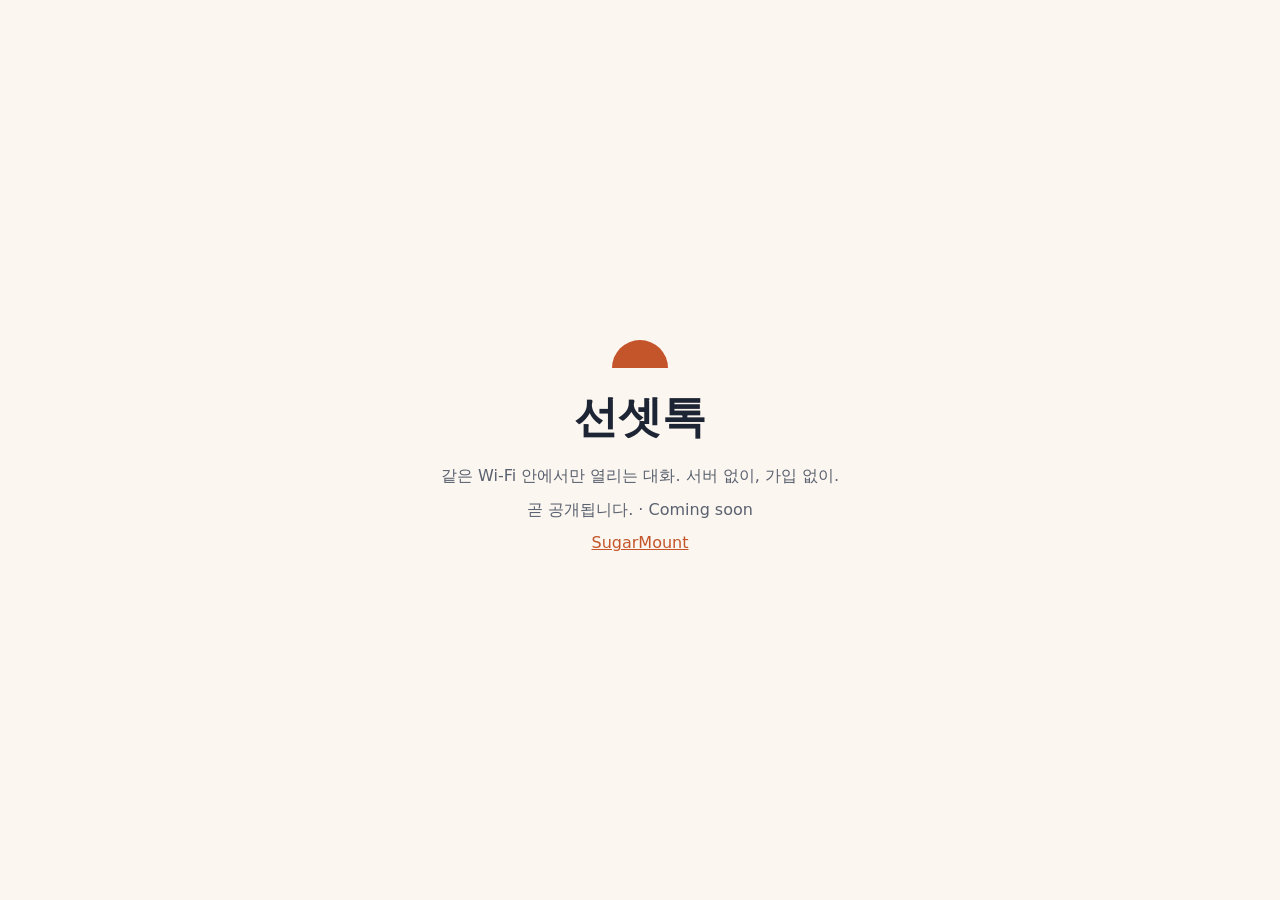
==== index.html @ d2a4b4e3 "chore: 자리 표시 페이지 + CNAME Co-Authored-By: Claude Opus 5.5 <noreply@anthropic.com>" ====
<!doctype html>
<html lang="ko">
<head>
<meta charset="utf-8">
<meta name="viewport" content="width=device-width, initial-scale=1">
<title>선셋톡 · Sunset Talk</title>
<meta name="description" content="같은 Wi-Fi 안에서만 열리는 대화. 서버 없이, 가입 없이. 곧 공개됩니다.">
<meta name="robots" content="noindex">
<style>
:root{--bg:#14213d;--fg:#f6efe6;--muted:#c9c0b5;--accent:#f28c5a}
@media (prefers-color-scheme: light){:root{--bg:#fbf6ef;--fg:#1d2433;--muted:#5a6170;--accent:#c4552a}}
html,body{margin:0;height:100%;background:var(--bg);color:var(--fg);font-family:system-ui,-apple-system,"Apple SD Gothic Neo","Malgun Gothic",sans-serif}
main{min-height:100%;display:flex;flex-direction:column;align-items:center;justify-content:center;padding:24px 16px;text-align:center;box-sizing:border-box}
h1{font-size:clamp(28px,6vw,44px);margin:0 0 12px}
p{color:var(--muted);margin:4px 0;line-height:1.6}
.dot{width:56px;height:28px;border-radius:56px 56px 0 0;background:var(--accent);margin:0 auto 20px}
a{color:var(--accent)}
</style>
</head>
<body>
<main>
<div class="dot" aria-hidden="true"></div>
<h1>선셋톡</h1>
<p>같은 Wi-Fi 안에서만 열리는 대화. 서버 없이, 가입 없이.</p>
<p>곧 공개됩니다. · Coming soon</p>
<p><a href="https://sugarmount21.com/">SugarMount</a></p>
</main>
</body>
</html>
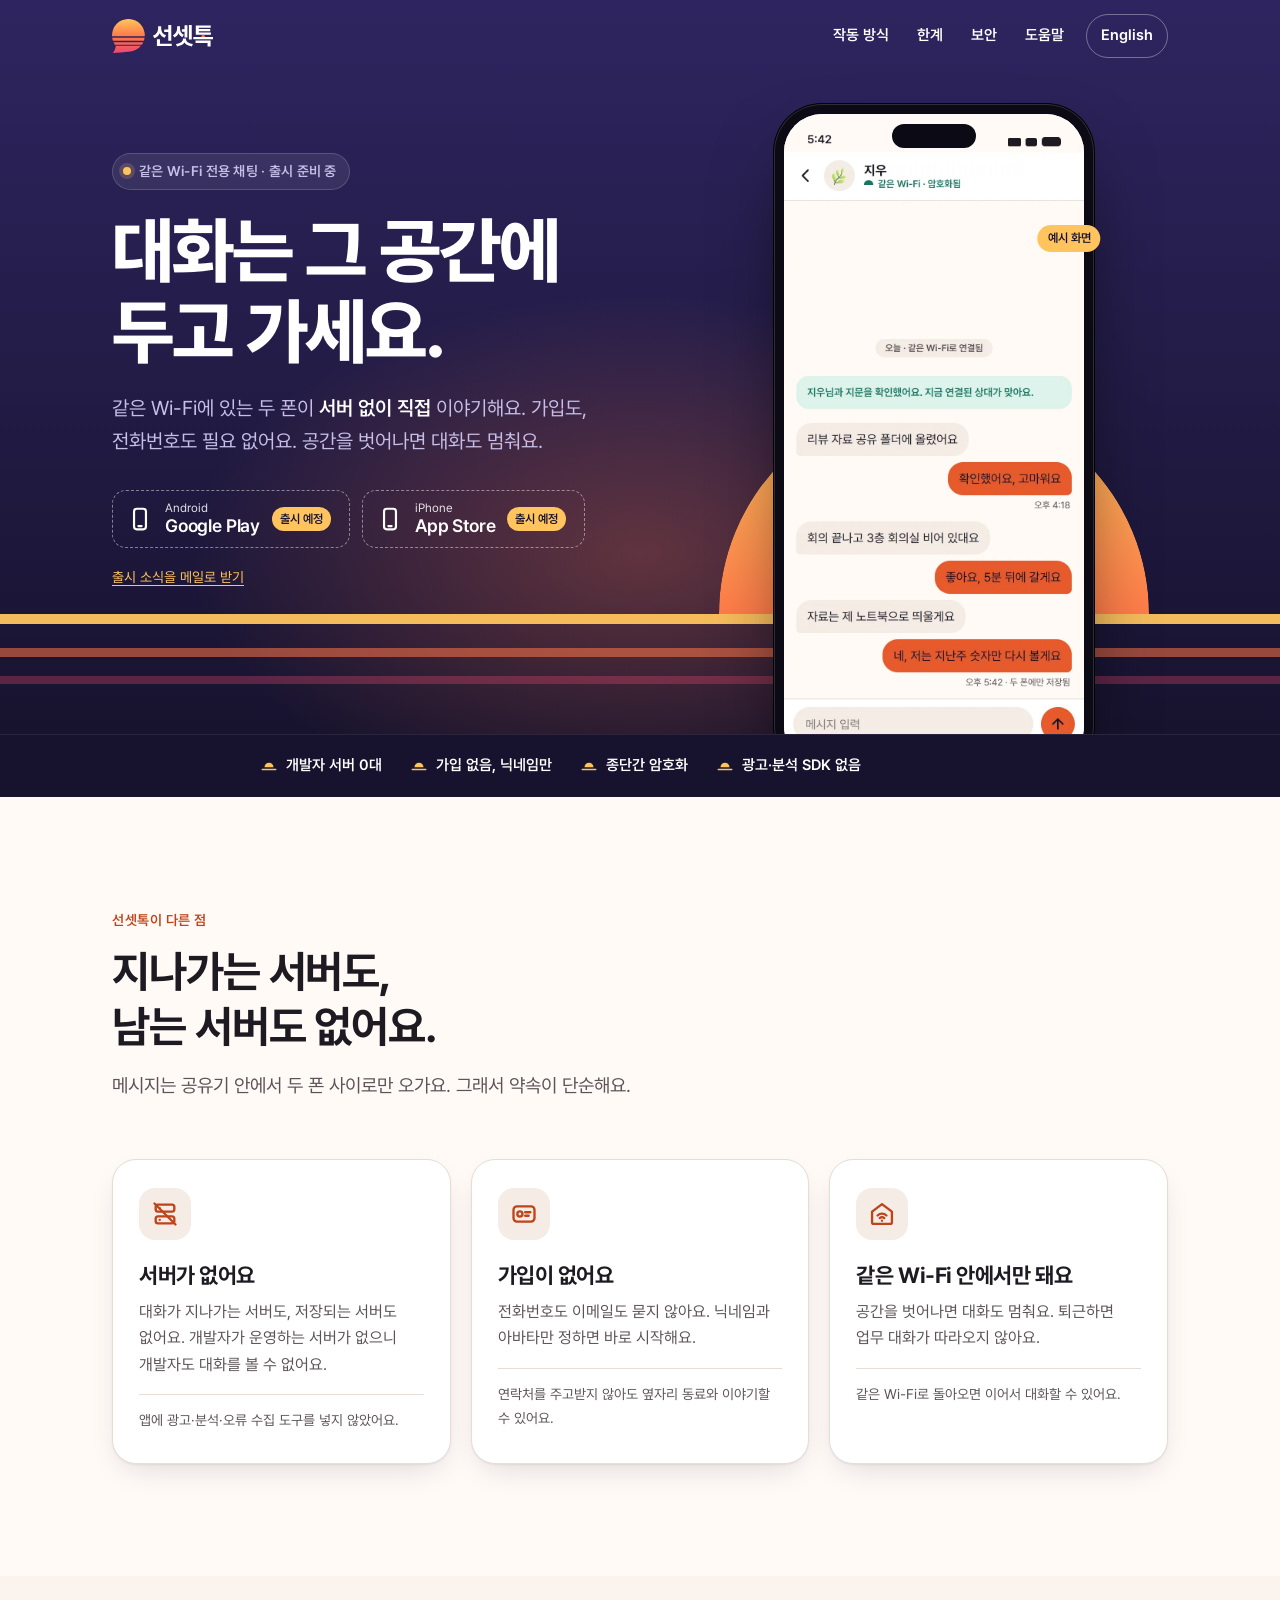
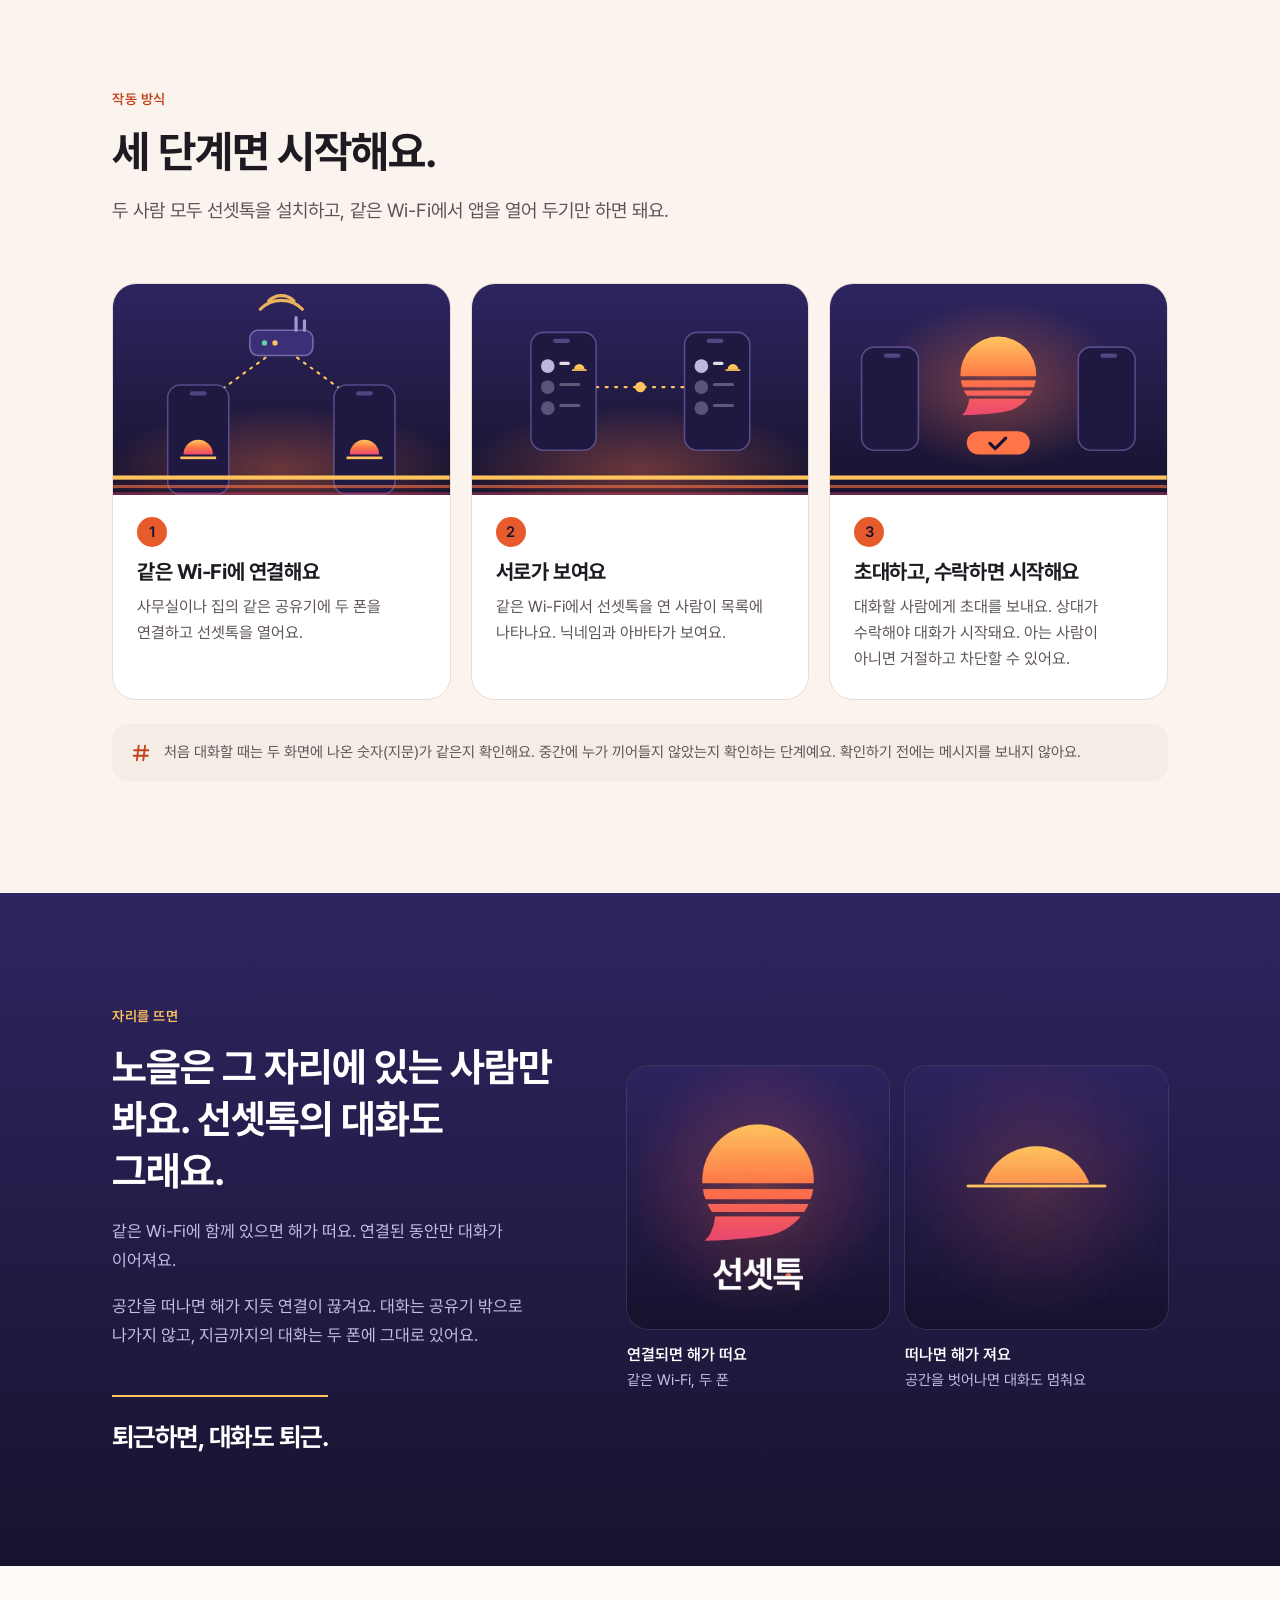
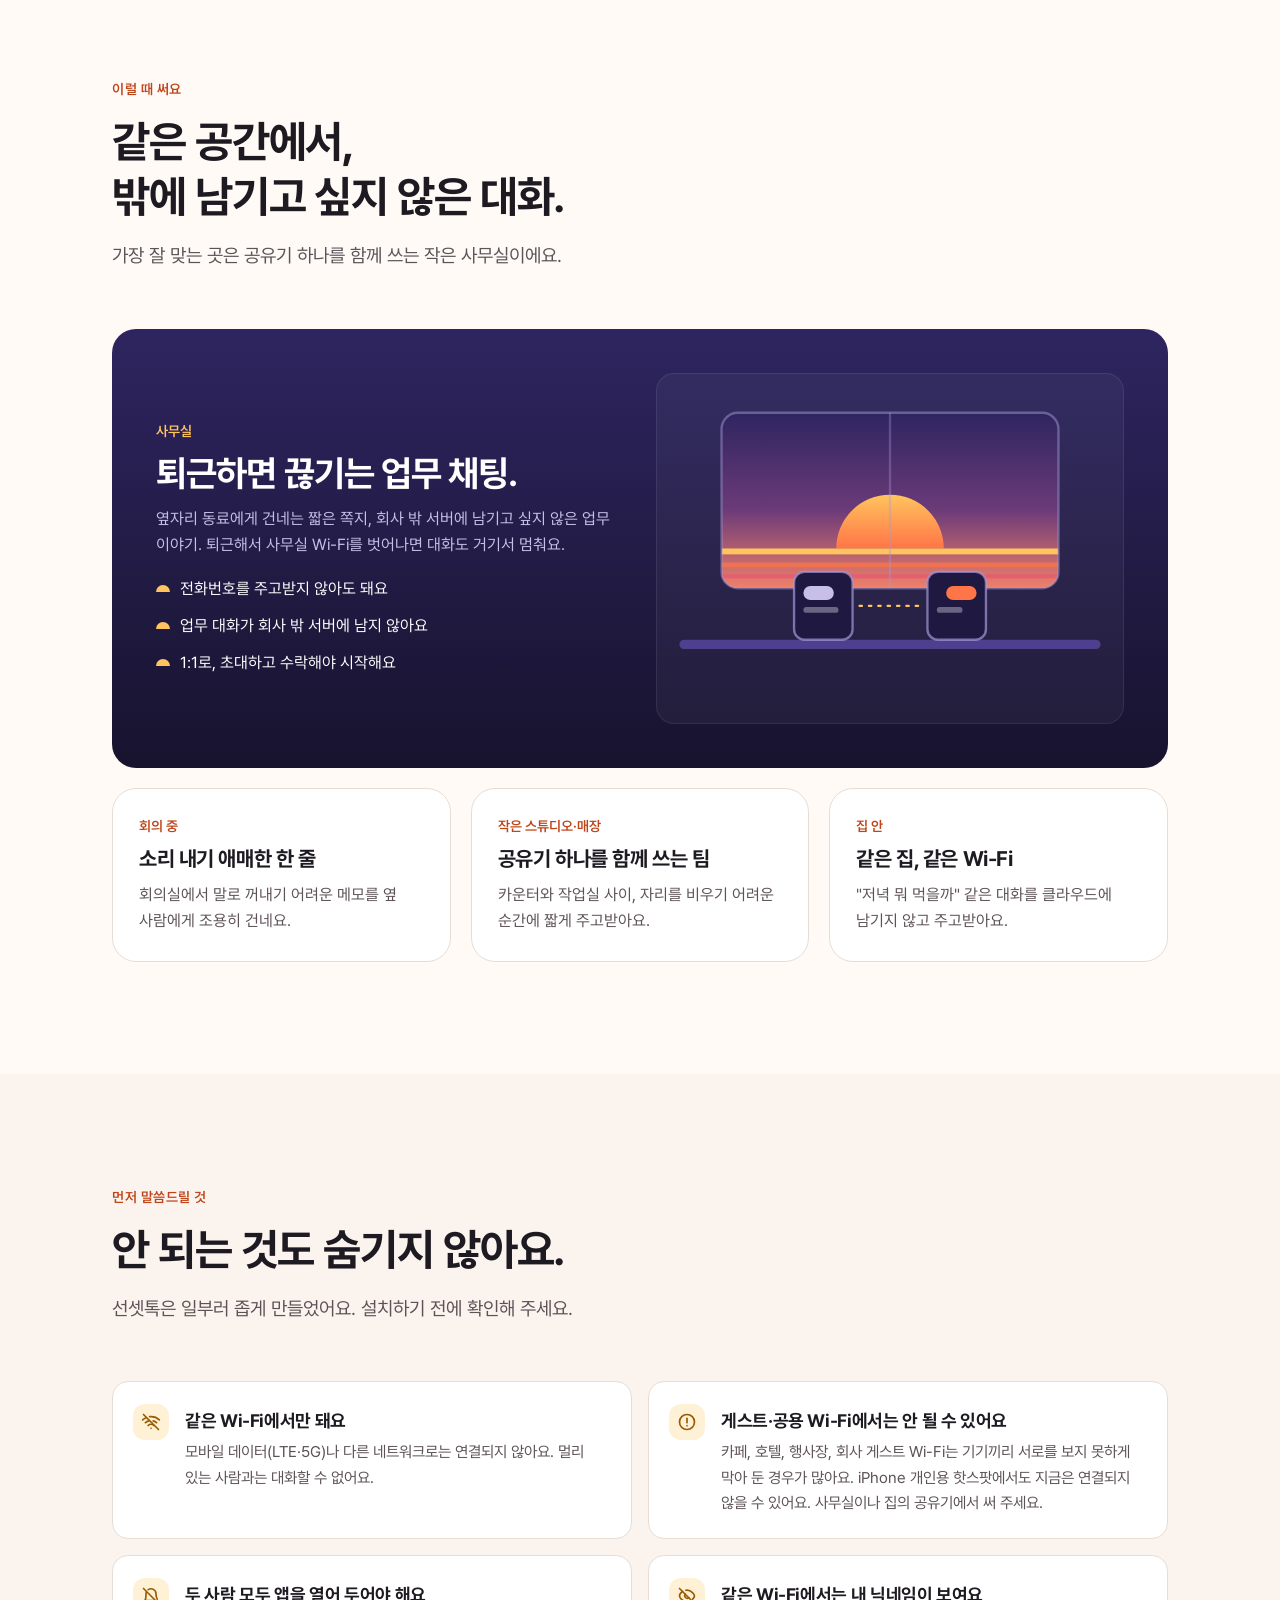
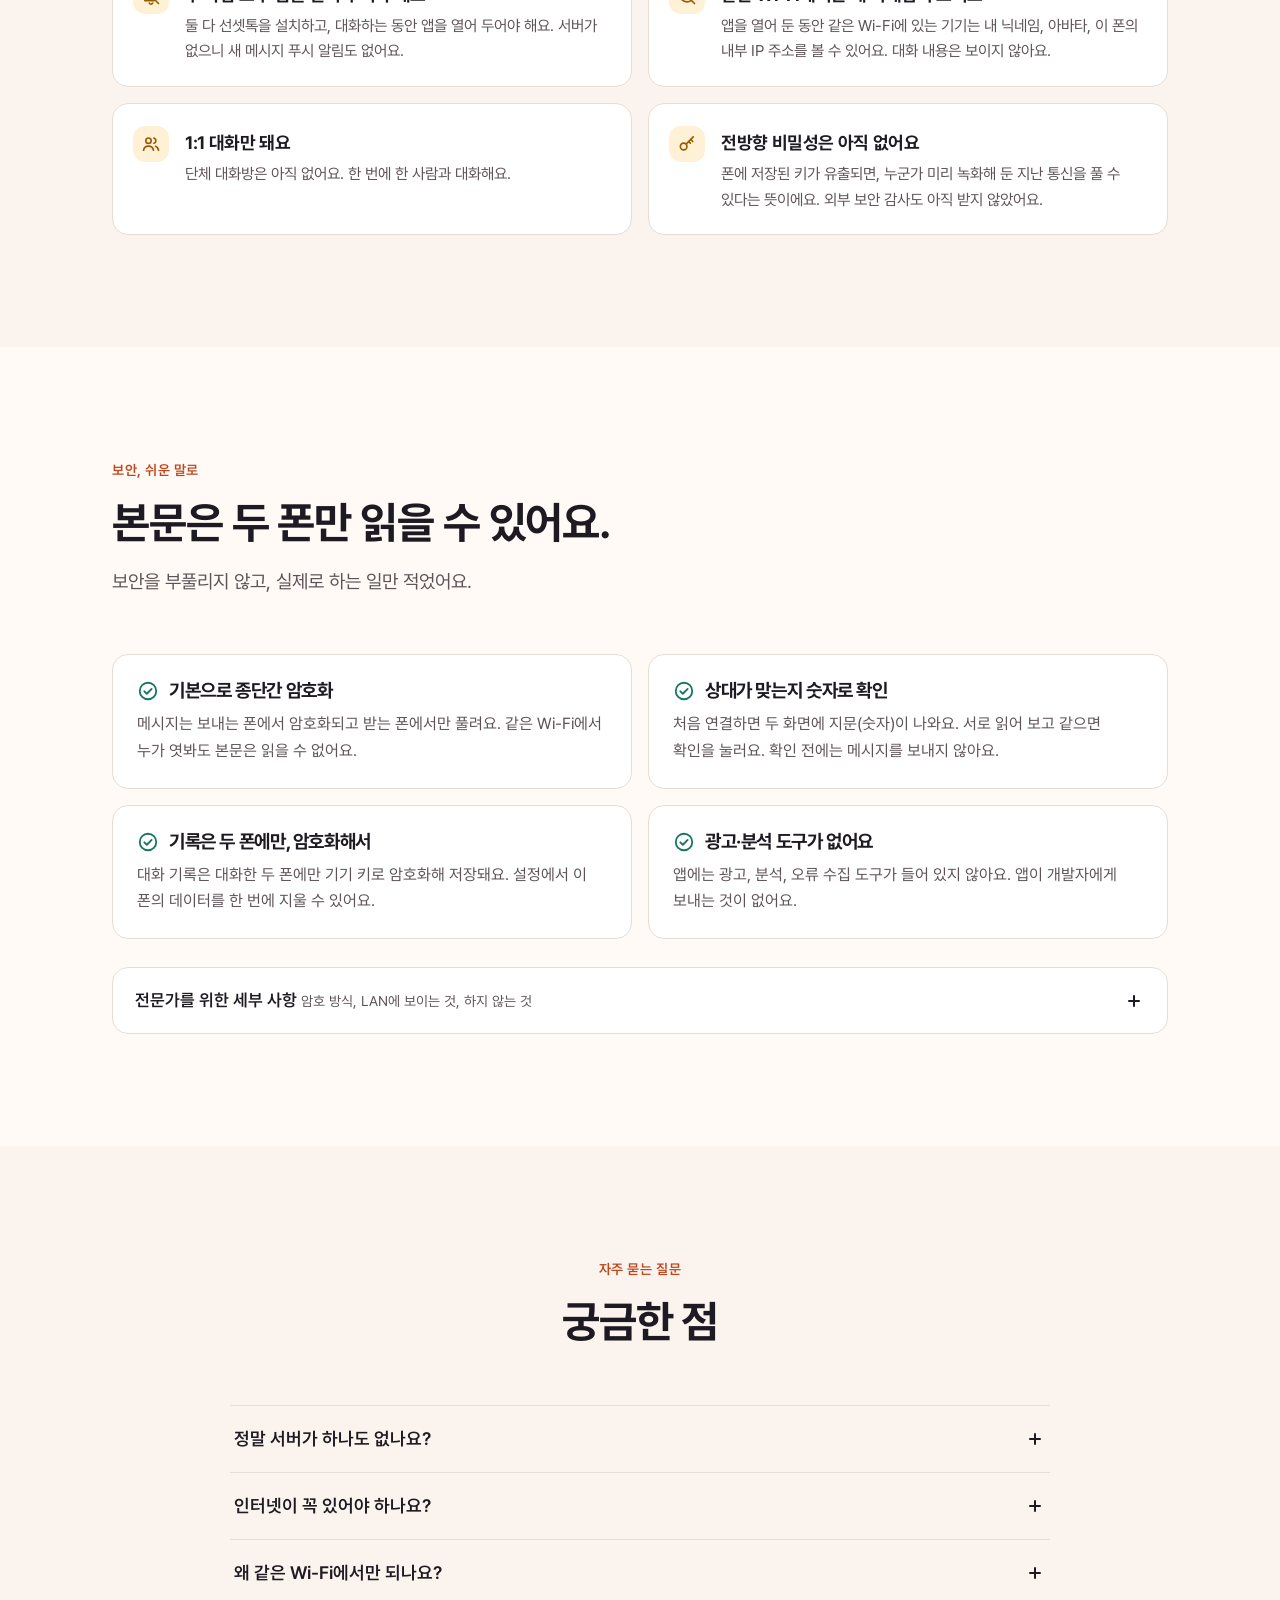
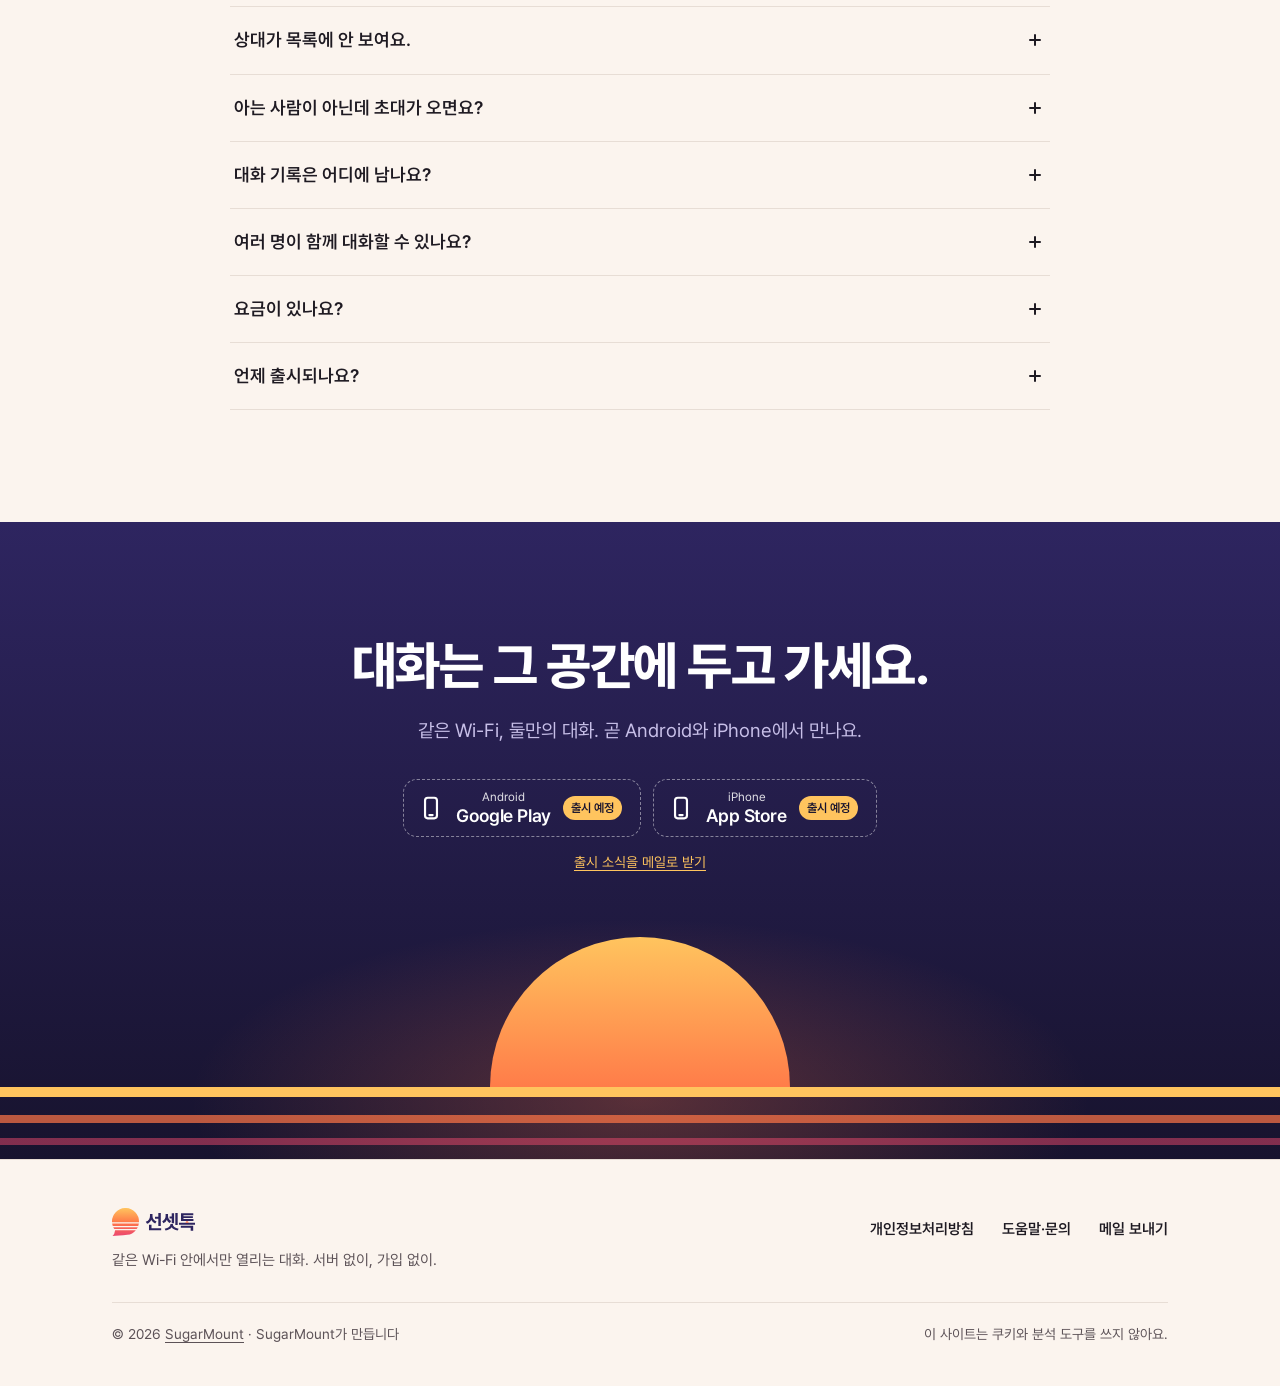
==== commit b3f88b03: "feat: 선셋톡 랜딩 — ko/en 랜딩·개인정보처리방침(초안)·도움말, 글꼴 서브셋, OG, UTM 전달, 출시 전 noindex Co-Authored-By: Claude Op" ====
--- a/index.html
+++ b/index.html
@@ -1,29 +1,310 @@
 <!doctype html>
+<!-- generated by tools/build.py from src/ko/index.html and site.json: edit those, not this file -->
 <html lang="ko">
 <head>
 <meta charset="utf-8">
-<meta name="viewport" content="width=device-width, initial-scale=1">
-<title>선셋톡 · Sunset Talk</title>
-<meta name="description" content="같은 Wi-Fi 안에서만 열리는 대화. 서버 없이, 가입 없이. 곧 공개됩니다.">
+<meta name="viewport" content="width=device-width, initial-scale=1, viewport-fit=cover">
+<title>선셋톡 — 같은 Wi-Fi, 둘만의 대화</title>
+<meta name="description" content="같은 Wi-Fi에 있는 두 폰이 서버 없이 직접 이야기하는 채팅 앱. 가입도 전화번호도 없이 닉네임만으로 시작하고, 종단간 암호화된 대화는 두 폰에만 남아요.">
 <meta name="robots" content="noindex">
-<style>
-:root{--bg:#14213d;--fg:#f6efe6;--muted:#c9c0b5;--accent:#f28c5a}
-@media (prefers-color-scheme: light){:root{--bg:#fbf6ef;--fg:#1d2433;--muted:#5a6170;--accent:#c4552a}}
-html,body{margin:0;height:100%;background:var(--bg);color:var(--fg);font-family:system-ui,-apple-system,"Apple SD Gothic Neo","Malgun Gothic",sans-serif}
-main{min-height:100%;display:flex;flex-direction:column;align-items:center;justify-content:center;padding:24px 16px;text-align:center;box-sizing:border-box}
-h1{font-size:clamp(28px,6vw,44px);margin:0 0 12px}
-p{color:var(--muted);margin:4px 0;line-height:1.6}
-.dot{width:56px;height:28px;border-radius:56px 56px 0 0;background:var(--accent);margin:0 auto 20px}
-a{color:var(--accent)}
-</style>
+<link rel="canonical" href="https://sunset.sugarmount21.com/">
+<link rel="alternate" hreflang="ko" href="https://sunset.sugarmount21.com/">
+<link rel="alternate" hreflang="en" href="https://sunset.sugarmount21.com/en/">
+<link rel="alternate" hreflang="x-default" href="https://sunset.sugarmount21.com/">
+<meta name="color-scheme" content="light dark">
+<meta name="theme-color" content="#2E2560">
+<link rel="icon" href="/favicon.ico" sizes="48x48">
+<link rel="icon" href="/favicon.svg" type="image/svg+xml">
+<link rel="apple-touch-icon" href="/assets/icons/apple-touch-icon.png">
+<link rel="manifest" href="/site.webmanifest">
+<link rel="preload" href="/assets/fonts/st-800-ko-a.917cc20a.woff2" as="font" type="font/woff2" crossorigin>
+<link rel="stylesheet" href="/assets/app.css?v=ed4897b497">
+<meta property="og:type" content="website">
+<meta property="og:site_name" content="선셋톡">
+<meta property="og:title" content="선셋톡 — 대화는 그 공간에 두고 가세요">
+<meta property="og:description" content="같은 Wi-Fi에 있는 두 폰이 서버 없이 직접 이야기하는 채팅 앱. 가입도 전화번호도 없이 닉네임만으로 시작하고, 종단간 암호화된 대화는 두 폰에만 남아요.">
+<meta property="og:url" content="https://sunset.sugarmount21.com/">
+<meta property="og:image" content="https://sunset.sugarmount21.com/assets/og/og-ko.png">
+<meta property="og:image:width" content="1200">
+<meta property="og:image:height" content="630">
+<meta property="og:image:alt" content="선셋톡 로고와 &#x27;대화는 그 공간에 두고 가세요&#x27; 문구, 수평선 위의 노을">
+<meta property="og:locale" content="ko_KR">
+<meta property="og:locale:alternate" content="en_US">
+<meta name="twitter:card" content="summary_large_image">
+<meta name="twitter:title" content="선셋톡 — 대화는 그 공간에 두고 가세요">
+<meta name="twitter:description" content="같은 Wi-Fi에 있는 두 폰이 서버 없이 직접 이야기하는 채팅 앱. 가입도 전화번호도 없이 닉네임만으로 시작하고, 종단간 암호화된 대화는 두 폰에만 남아요.">
+<meta name="twitter:image" content="https://sunset.sugarmount21.com/assets/og/og-ko.png">
+<script type="application/ld+json">{"@context":"https://schema.org","@graph":[{"@type":"Organization","@id":"https://sugarmount21.com/#org","name":"SugarMount","url":"https://sugarmount21.com/","email":"sugarmount21@gmail.com"},{"@type":"WebSite","@id":"https://sunset.sugarmount21.com/#site","url":"https://sunset.sugarmount21.com/","name":"선셋톡 · Sunset Talk","inLanguage":["ko","en"],"publisher":{"@id":"https://sugarmount21.com/#org"}},{"@type":"MobileApplication","@id":"https://sunset.sugarmount21.com/#app","name":"선셋톡","alternateName":"Sunset Talk","description":"같은 Wi-Fi에 있는 두 폰이 서버 없이 직접 이야기하는 채팅 앱. 가입도 전화번호도 없이 닉네임만으로 시작하고, 종단간 암호화된 대화는 두 폰에만 남아요.","url":"https://sunset.sugarmount21.com/","inLanguage":"ko","image":"https://sunset.sugarmount21.com/assets/og/og-ko.png","operatingSystem":"Android, iOS","applicationCategory":"CommunicationApplication","offers":{"@type":"Offer","price":"0","priceCurrency":"KRW"},"publisher":{"@id":"https://sugarmount21.com/#org"},"author":{"@id":"https://sugarmount21.com/#org"}}]}</script>
+<script>document.documentElement.className='js'</script>
+<script src="/assets/site.js?v=2b94038aa3" defer></script>
 </head>
-<body>
-<main>
-<div class="dot" aria-hidden="true"></div>
-<h1>선셋톡</h1>
-<p>같은 Wi-Fi 안에서만 열리는 대화. 서버 없이, 가입 없이.</p>
-<p>곧 공개됩니다. · Coming soon</p>
-<p><a href="https://sugarmount21.com/">SugarMount</a></p>
+<body class="home">
+<a class="skip" href="#main">본문으로 건너뛰기</a>
+<header class="site-header on-twilight"><div class="wrap"><a class="logo" href="/" aria-label="선셋톡 홈"><svg aria-hidden="true" focusable="false" xmlns="http://www.w3.org/2000/svg" viewBox="-100 -100 616.53 207.5"><defs><linearGradient id="sun-h" gradientUnits="userSpaceOnUse" x1="0" y1="-100" x2="0" y2="102"><stop offset="0" stop-color="#FFC45E"/><stop offset="0.55" stop-color="#FF7547"/><stop offset="1" stop-color="#EC4A6E"/></linearGradient></defs><path d="M-99.87,5 A100,100 0 1 1 99.87,5 Z M-98.87,15 H98.87 A100,100 0 0 1 94.22,33.5 H-94.22 A100,100 0 0 1 -98.87,15 Z M-90.75,42 H90.75 A100,100 0 0 1 82.51,56.5 H-82.51 A100,100 0 0 1 -90.75,42 Z M-76.84,64 H76.84 A100,100 0 0 1 13.92,99.03 C-27.67,104.87 -66,107 -96,107.5 Q-80.5,94.5 -76.84,64 Z" fill="url(#sun-h)"/><g transform="translate(146.96,-50.18)"><path d="M53.19 8.96V-5.49H34.54V8.82C34.54 27.61 25 45.67 3.04 52.9L13.01 67.35C28.26 61.86 38.52 51.02 44.23 37.29C49.72 49.5 59.33 59.19 73.28 64.32L83.25 49.86C62.29 42.93 53.19 26.02 53.19 8.96ZM114.76 -13.44H96.4V14.45H71.69V29.34H96.4V83.68H114.76ZM117.5 100.88H45.82V73.42H27.17V115.62H117.5Z" class="wm"/><path d="M239.78 -13.59H222.29V75.88H239.78ZM213.18 -10.98H195.7V13.44H179.65V28.18H195.7V63.45H213.18ZM204.37 71.98V68.94H186.01V71.98C186.01 85.42 171.85 99.58 143.38 103.2L150.17 117.36C171.56 114.54 187.02 105.72 195.26 93.66C203.28 105.72 218.68 114.54 239.92 117.36L247 103.2C218.53 99.58 204.37 85.42 204.37 71.98ZM168.23 9.83V-5.35H150.31V9.83C150.31 24.71 142.94 40.76 124.88 48.71L134.7 62.73C146.48 57.81 154.5 48.71 159.27 37.72C163.61 47.84 170.84 56.08 181.68 60.85L191.65 46.68C174.88 39.17 168.23 24.71 168.23 9.83Z" class="wm"/><path d="M356.7 32.52H282.85V24.57H352.51V10.98H282.85V3.61H355.55V-10.7H264.35V46.54H356.7ZM249.32 74.43H369.57V59.98H249.32ZM354.82 81.66H262.9V96.26H336.18V117.94H354.82Z" class="wm"/><path d="M297.73 59.98C297.73 53.51 302.98 48.27 309.44 48.27C315.91 48.27 321.15 53.51 321.15 59.98Z" fill="#FF7547"/></g></svg>
+</a><nav class="nav" aria-label="주요 메뉴"><a class="nav-sec" href="/#how">작동 방식</a><a class="nav-sec" href="/#limits">한계</a><a class="nav-sec" href="/#security">보안</a><a class="nav-sec" href="/support/">도움말</a><a class="lang" href="/en/" hreflang="en" lang="en">English</a></nav></div></header>
+<main id="main">
+<section class="hero on-twilight" aria-labelledby="hero-title">
+  <div class="sun-glow" aria-hidden="true"></div>
+  <div class="wrap hero-grid">
+    <div class="hero-copy">
+      <p class="eyebrow"><span class="dot" aria-hidden="true"></span>같은 Wi-Fi 전용 채팅 · 출시 준비 중</p>
+      <h1 class="display" id="hero-title">대화는 그 공간에<br>두고 가세요.</h1>
+      <p class="lead">같은 Wi-Fi에 있는 두 폰이 <strong>서버 없이 직접</strong> 이야기해요. 가입도, 전화번호도 필요 없어요. 공간을 벗어나면 대화도 멈춰요.</p>
+      <div class="hero-actions">
+        <ul class="stores" aria-label="앱 받기"><li><span class="store soon" aria-disabled="true"><svg viewBox="0 0 24 24" fill="none" stroke="currentColor" stroke-width="2" stroke-linecap="round" stroke-linejoin="round" focusable="false" aria-hidden="true"><rect x="6.5" y="2.5" width="11" height="19" rx="2.5"/><path d="M10.5 18.5h3"/></svg><span><span class="s-top">Android</span><span class="s-name">Google Play</span></span><span class="tag">출시 예정</span></span></li><li><span class="store soon" aria-disabled="true"><svg viewBox="0 0 24 24" fill="none" stroke="currentColor" stroke-width="2" stroke-linecap="round" stroke-linejoin="round" focusable="false" aria-hidden="true"><rect x="6.5" y="2.5" width="11" height="19" rx="2.5"/><path d="M10.5 18.5h3"/></svg><span><span class="s-top">iPhone</span><span class="s-name">App Store</span></span><span class="tag">출시 예정</span></span></li></ul>
+        <p class="cta-note"><a class="inline" href="mailto:sugarmount21@gmail.com?subject=%EC%84%A0%EC%85%8B%ED%86%A1%20%EC%B6%9C%EC%8B%9C%20%EC%95%8C%EB%A6%BC%20%EC%8B%A0%EC%B2%AD&amp;body=%EC%84%A0%EC%85%8B%ED%86%A1%EC%9D%B4%20%EC%B6%9C%EC%8B%9C%EB%90%98%EB%A9%B4%20%EC%9D%B4%20%EC%A3%BC%EC%86%8C%EB%A1%9C%20%EC%95%8C%EB%A0%A4%20%EC%A3%BC%EC%84%B8%EC%9A%94.">출시 소식을 메일로 받기</a></p>
+      </div>
+    </div>
+    <div class="hero-stage">
+      <div class="sun-disc" aria-hidden="true"></div>
+      <div class="phone"><span class="shot-note">예시 화면</span><div class="screen"><picture><source srcset="/assets/screens/hero.webp" type="image/webp"><img src="/assets/screens/hero.png" width="780" height="1688" alt="선셋톡 대화 화면 예시: 같은 Wi-Fi로 연결된 지우님과 회의실 이야기를 주고받고, 시각 옆에 두 폰에만 저장됨이라고 표시됨" fetchpriority="high"></picture></div></div>
+    </div>
+  </div>
+  <div class="horizon" aria-hidden="true"><i></i><i></i><i></i></div>
+</section>
+
+<div class="trust on-twilight">
+  <ul class="wrap" aria-label="선셋톡의 약속">
+    <li><svg viewBox="0 0 24 24" fill="none" stroke="currentColor" stroke-width="2" stroke-linecap="round" stroke-linejoin="round" focusable="false" aria-hidden="true"><path d="M6 13.5a6 6 0 0 1 12 0z" fill="currentColor" stroke="none"/><path d="M3 16.5h18"/></svg>개발자 서버 0대</li>
+    <li><svg viewBox="0 0 24 24" fill="none" stroke="currentColor" stroke-width="2" stroke-linecap="round" stroke-linejoin="round" focusable="false" aria-hidden="true"><path d="M6 13.5a6 6 0 0 1 12 0z" fill="currentColor" stroke="none"/><path d="M3 16.5h18"/></svg>가입 없음, 닉네임만</li>
+    <li><svg viewBox="0 0 24 24" fill="none" stroke="currentColor" stroke-width="2" stroke-linecap="round" stroke-linejoin="round" focusable="false" aria-hidden="true"><path d="M6 13.5a6 6 0 0 1 12 0z" fill="currentColor" stroke="none"/><path d="M3 16.5h18"/></svg>종단간 암호화</li>
+    <li><svg viewBox="0 0 24 24" fill="none" stroke="currentColor" stroke-width="2" stroke-linecap="round" stroke-linejoin="round" focusable="false" aria-hidden="true"><path d="M6 13.5a6 6 0 0 1 12 0z" fill="currentColor" stroke="none"/><path d="M3 16.5h18"/></svg>광고·분석 SDK 없음</li>
+  </ul>
+</div>
+
+<section class="section" aria-labelledby="why-title">
+  <div class="wrap">
+    <div class="section-head rv">
+      <span class="kicker">선셋톡이 다른 점</span>
+      <h2 class="h2" id="why-title">지나가는 서버도,<br>남는 서버도 없어요.</h2>
+      <p>메시지는 공유기 안에서 두 폰 사이로만 오가요. 그래서 약속이 단순해요.</p>
+    </div>
+    <ul class="points">
+      <li class="point rv">
+        <div class="ico"><svg viewBox="0 0 24 24" fill="none" stroke="currentColor" stroke-width="2" stroke-linecap="round" stroke-linejoin="round" focusable="false" aria-hidden="true"><rect x="4" y="4" width="16" height="6" rx="2"/><rect x="4" y="14" width="16" height="6" rx="2"/><path d="M7.5 7h.01M7.5 17h.01"/><path d="M3 3l18 18"/></svg></div>
+        <h3>서버가 없어요</h3>
+        <p>대화가 지나가는 서버도, 저장되는 서버도 없어요. 개발자가 운영하는 서버가 없으니 개발자도 대화를 볼 수 없어요.</p>
+        <span class="proof">앱에 광고·분석·오류 수집 도구를 넣지 않았어요.</span>
+      </li>
+      <li class="point rv">
+        <div class="ico"><svg viewBox="0 0 24 24" fill="none" stroke="currentColor" stroke-width="2" stroke-linecap="round" stroke-linejoin="round" focusable="false" aria-hidden="true"><rect x="3" y="5.5" width="18" height="13" rx="3"/><circle cx="8.5" cy="12" r="2.2"/><path d="M13 10.5h4.5M13 13.5h3"/></svg></div>
+        <h3>가입이 없어요</h3>
+        <p>전화번호도 이메일도 묻지 않아요. 닉네임과 아바타만 정하면 바로 시작해요.</p>
+        <span class="proof">연락처를 주고받지 않아도 옆자리 동료와 이야기할 수 있어요.</span>
+      </li>
+      <li class="point rv">
+        <div class="ico"><svg viewBox="0 0 24 24" fill="none" stroke="currentColor" stroke-width="2" stroke-linecap="round" stroke-linejoin="round" focusable="false" aria-hidden="true"><path d="M3.5 10 12 3.5 20.5 10v9a1.5 1.5 0 0 1-1.5 1.5H5A1.5 1.5 0 0 1 3.5 19z"/><path d="M8.2 13.3a5.4 5.4 0 0 1 7.6 0M10.1 15.5a2.7 2.7 0 0 1 3.8 0"/><path d="M12 17.8h.01"/></svg></div>
+        <h3>같은 Wi-Fi 안에서만 돼요</h3>
+        <p>공간을 벗어나면 대화도 멈춰요. 퇴근하면 업무 대화가 따라오지 않아요.</p>
+        <span class="proof">같은 Wi-Fi로 돌아오면 이어서 대화할 수 있어요.</span>
+      </li>
+    </ul>
+  </div>
+</section>
+
+<section class="section alt" id="how" aria-labelledby="how-title">
+  <div class="wrap">
+    <div class="section-head rv">
+      <span class="kicker">작동 방식</span>
+      <h2 class="h2" id="how-title">세 단계면 시작해요.</h2>
+      <p>두 사람 모두 선셋톡을 설치하고, 같은 Wi-Fi에서 앱을 열어 두기만 하면 돼요.</p>
+    </div>
+    <ol class="steps">
+      <li class="step rv">
+        <div class="art"><svg viewBox="0 0 320 200" aria-hidden="true" focusable="false" preserveAspectRatio="xMidYMid slice"><defs><linearGradient id="gstep1" x1="0" y1="0" x2="0" y2="1"><stop offset="0" stop-color="#FFC45E"/><stop offset=".55" stop-color="#FF7547"/><stop offset="1" stop-color="#EC4A6E"/></linearGradient><radialGradient id="rstep1" cx=".5" cy=".5" r=".5"><stop offset="0" stop-color="#FF7547" stop-opacity=".35"/><stop offset="1" stop-color="#FF7547" stop-opacity="0"/></radialGradient></defs><ellipse cx="160" cy="176" rx="170" ry="60" fill="url(#rstep1)"/><path d="M140 30a28 28 0 0 1 40 0M148 22a17 17 0 0 1 24 0" fill="none" stroke="#FFC45E" stroke-width="3" stroke-linecap="round" opacity=".9" transform="translate(0 -6)"/><g transform="translate(130 44)"><rect width="60" height="24" rx="8" fill="#3B3077" stroke="#A498D6" stroke-opacity=".6" stroke-width="1.5"/><circle cx="14" cy="12" r="2.5" fill="#5FD3AE"/><circle cx="24" cy="12" r="2.5" fill="#FFC45E"/><path d="M44 0V-12M52 0V-9" stroke="#A498D6" stroke-width="3" stroke-linecap="round"/></g><path d="M145 70 98 104M175 70l47 34" stroke="#FFC45E" stroke-width="2" stroke-dasharray="2 6" stroke-linecap="round"/><g transform="translate(52 96)"><rect width="58" height="104" rx="12" fill="#1F1942" stroke="#8274C2" stroke-opacity=".55" stroke-width="1.5"/><rect x="21" y="6" width="16" height="4" rx="2" fill="#8274C2" fill-opacity=".5"/><path d="M15 66 a14 14 0 0 1 28 0z" fill="url(#gstep1)"/><rect x="12" y="68" width="34" height="2.5" fill="#FFC45E"/></g><g transform="translate(210 96)"><rect width="58" height="104" rx="12" fill="#1F1942" stroke="#8274C2" stroke-opacity=".55" stroke-width="1.5"/><rect x="21" y="6" width="16" height="4" rx="2" fill="#8274C2" fill-opacity=".5"/><path d="M15 66 a14 14 0 0 1 28 0z" fill="url(#gstep1)"/><rect x="12" y="68" width="34" height="2.5" fill="#FFC45E"/></g><rect x="0" y="182" width="320" height="4" fill="#FFC45E"/><rect x="0" y="191" width="320" height="3" fill="#FF7547" fill-opacity=".6"/><rect x="0" y="198" width="320" height="2.5" fill="#EC4A6E" fill-opacity=".4"/></svg></div>
+        <div class="body"><span class="step-num">1</span>
+          <h3>같은 Wi-Fi에 연결해요</h3>
+          <p>사무실이나 집의 같은 공유기에 두 폰을 연결하고 선셋톡을 열어요.</p>
+        </div>
+      </li>
+      <li class="step rv">
+        <div class="art"><svg viewBox="0 0 320 200" aria-hidden="true" focusable="false" preserveAspectRatio="xMidYMid slice"><defs><linearGradient id="gstep2" x1="0" y1="0" x2="0" y2="1"><stop offset="0" stop-color="#FFC45E"/><stop offset=".55" stop-color="#FF7547"/><stop offset="1" stop-color="#EC4A6E"/></linearGradient><radialGradient id="rstep2" cx=".5" cy=".5" r=".5"><stop offset="0" stop-color="#FF7547" stop-opacity=".35"/><stop offset="1" stop-color="#FF7547" stop-opacity="0"/></radialGradient></defs><ellipse cx="160" cy="176" rx="170" ry="60" fill="url(#rstep2)"/><path d="M118 98h84" stroke="#FFC45E" stroke-width="2" stroke-dasharray="2 7" stroke-linecap="round"/><circle cx="160" cy="98" r="5" fill="#FFC45E"/><g transform="translate(56 46)"><rect width="62" height="112" rx="12" fill="#1F1942" stroke="#8274C2" stroke-opacity=".55" stroke-width="1.5"/><rect x="21" y="6" width="16" height="4" rx="2" fill="#8274C2" fill-opacity=".5"/><circle cx="16" cy="32" r="6.5" fill="#C7BFE8" fill-opacity="0.95"/><rect x="27" y="28" width="10" height="3" rx="1.5" fill="#F5F2FA" fill-opacity="0.9"/><path d="M41 35a5 5 0 0 1 10 0z" fill="#FFC45E"/><rect x="39" y="35" width="14" height="1.6" fill="#FFC45E"/><circle cx="16" cy="52" r="6.5" fill="#C7BFE8" fill-opacity="0.35"/><rect x="27" y="48" width="20" height="3" rx="1.5" fill="#F5F2FA" fill-opacity="0.3"/><circle cx="16" cy="72" r="6.5" fill="#C7BFE8" fill-opacity="0.35"/><rect x="27" y="68" width="20" height="3" rx="1.5" fill="#F5F2FA" fill-opacity="0.3"/></g><g transform="translate(202 46)"><rect width="62" height="112" rx="12" fill="#1F1942" stroke="#8274C2" stroke-opacity=".55" stroke-width="1.5"/><rect x="21" y="6" width="16" height="4" rx="2" fill="#8274C2" fill-opacity=".5"/><circle cx="16" cy="32" r="6.5" fill="#C7BFE8" fill-opacity="0.95"/><rect x="27" y="28" width="10" height="3" rx="1.5" fill="#F5F2FA" fill-opacity="0.9"/><path d="M41 35a5 5 0 0 1 10 0z" fill="#FFC45E"/><rect x="39" y="35" width="14" height="1.6" fill="#FFC45E"/><circle cx="16" cy="52" r="6.5" fill="#C7BFE8" fill-opacity="0.35"/><rect x="27" y="48" width="20" height="3" rx="1.5" fill="#F5F2FA" fill-opacity="0.3"/><circle cx="16" cy="72" r="6.5" fill="#C7BFE8" fill-opacity="0.35"/><rect x="27" y="68" width="20" height="3" rx="1.5" fill="#F5F2FA" fill-opacity="0.3"/></g><rect x="0" y="182" width="320" height="4" fill="#FFC45E"/><rect x="0" y="191" width="320" height="3" fill="#FF7547" fill-opacity=".6"/><rect x="0" y="198" width="320" height="2.5" fill="#EC4A6E" fill-opacity=".4"/></svg></div>
+        <div class="body"><span class="step-num">2</span>
+          <h3>서로가 보여요</h3>
+          <p>같은 Wi-Fi에서 선셋톡을 연 사람이 목록에 나타나요. 닉네임과 아바타가 보여요.</p>
+        </div>
+      </li>
+      <li class="step rv">
+        <div class="art"><svg viewBox="0 0 320 200" aria-hidden="true" focusable="false" preserveAspectRatio="xMidYMid slice"><defs><linearGradient id="sstep3" gradientUnits="userSpaceOnUse" x1="0" y1="-100" x2="0" y2="102"><stop offset="0" stop-color="#FFC45E"/><stop offset=".55" stop-color="#FF7547"/><stop offset="1" stop-color="#EC4A6E"/></linearGradient><radialGradient id="rstep3" cx=".5" cy=".5" r=".5"><stop offset="0" stop-color="#FF7547" stop-opacity=".4"/><stop offset="1" stop-color="#FF7547" stop-opacity="0"/></radialGradient></defs><ellipse cx="160" cy="96" rx="120" ry="80" fill="url(#rstep3)"/><g transform="translate(30 60)"><rect width="54" height="98" rx="12" fill="#1F1942" stroke="#8274C2" stroke-opacity=".55" stroke-width="1.5"/><rect x="21" y="6" width="16" height="4" rx="2" fill="#8274C2" fill-opacity=".5"/></g><g transform="translate(236 60)"><rect width="54" height="98" rx="12" fill="#1F1942" stroke="#8274C2" stroke-opacity=".55" stroke-width="1.5"/><rect x="21" y="6" width="16" height="4" rx="2" fill="#8274C2" fill-opacity=".5"/></g><g transform="translate(160 86) scale(.36)"><path d="M-99.87,5 A100,100 0 1 1 99.87,5 Z M-98.87,15 H98.87 A100,100 0 0 1 94.22,33.5 H-94.22 A100,100 0 0 1 -98.87,15 Z M-90.75,42 H90.75 A100,100 0 0 1 82.51,56.5 H-82.51 A100,100 0 0 1 -90.75,42 Z M-76.84,64 H76.84 A100,100 0 0 1 13.92,99.03 C-27.67,104.87 -66,107 -96,107.5 Q-80.5,94.5 -76.84,64 Z" fill="url(#sstep3)"/></g><g transform="translate(130 140)"><rect width="60" height="22" rx="11" fill="#FF7547"/><path d="M22 11.5l5 5 10-10" fill="none" stroke="#17132E" stroke-width="3" stroke-linecap="round" stroke-linejoin="round"/></g><rect x="0" y="182" width="320" height="4" fill="#FFC45E"/><rect x="0" y="191" width="320" height="3" fill="#FF7547" fill-opacity=".6"/><rect x="0" y="198" width="320" height="2.5" fill="#EC4A6E" fill-opacity=".4"/></svg></div>
+        <div class="body"><span class="step-num">3</span>
+          <h3>초대하고, 수락하면 시작해요</h3>
+          <p>대화할 사람에게 초대를 보내요. 상대가 수락해야 대화가 시작돼요. 아는 사람이 아니면 거절하고 차단할 수 있어요.</p>
+        </div>
+      </li>
+    </ol>
+    <p class="steps-note rv"><svg viewBox="0 0 24 24" fill="none" stroke="currentColor" stroke-width="2" stroke-linecap="round" stroke-linejoin="round" focusable="false" aria-hidden="true"><path d="M9.5 4 7.5 20M16.5 4l-2 16M4.5 9h15.5M4 15h15.5"/></svg><span>처음 대화할 때는 두 화면에 나온 숫자(지문)가 같은지 확인해요. 중간에 누가 끼어들지 않았는지 확인하는 단계예요. 확인하기 전에는 메시지를 보내지 않아요.</span></p>
+  </div>
+</section>
+
+<section class="section story on-twilight" aria-labelledby="story-title">
+  <div class="wrap story-grid">
+    <div class="rv">
+      <span class="kicker">자리를 뜨면</span>
+      <h2 class="quote" id="story-title">노을은 그 자리에 있는 사람만 봐요. 선셋톡의 대화도 그래요.</h2>
+      <p>같은 Wi-Fi에 함께 있으면 해가 떠요. 연결된 동안만 대화가 이어져요.</p>
+      <p>공간을 떠나면 해가 지듯 연결이 끊겨요. 대화는 공유기 밖으로 나가지 않고, 지금까지의 대화는 두 폰에 그대로 있어요.</p>
+      <p class="campaign">퇴근하면, 대화도 퇴근.</p>
+    </div>
+    <div class="reels rv">
+      <figure class="reel">
+        <div class="frame"><video data-src="/assets/motion/rise.mp4" poster="/assets/motion/rise-poster.webp" muted loop playsinline preload="none" width="720" height="720" aria-hidden="true" tabindex="-1"></video><button class="play" type="button" aria-pressed="false" data-play="애니메이션 재생" data-pause="애니메이션 정지" data-play-text="재생" data-pause-text="정지" aria-label="애니메이션 재생"><svg viewBox="0 0 24 24" fill="none" stroke="currentColor" stroke-width="2" stroke-linecap="round" stroke-linejoin="round" focusable="false" aria-hidden="true"><path d="M8 5.5v13l10.5-6.5z" fill="currentColor" stroke="none"/></svg><span>재생</span></button></div>
+        <figcaption><b>연결되면 해가 떠요</b>같은 Wi-Fi, 두 폰</figcaption>
+      </figure>
+      <figure class="reel">
+        <div class="frame"><video data-src="/assets/motion/set.mp4" poster="/assets/motion/set-poster.webp" muted loop playsinline preload="none" width="720" height="720" aria-hidden="true" tabindex="-1"></video><button class="play" type="button" aria-pressed="false" data-play="애니메이션 재생" data-pause="애니메이션 정지" data-play-text="재생" data-pause-text="정지" aria-label="애니메이션 재생"><svg viewBox="0 0 24 24" fill="none" stroke="currentColor" stroke-width="2" stroke-linecap="round" stroke-linejoin="round" focusable="false" aria-hidden="true"><path d="M8 5.5v13l10.5-6.5z" fill="currentColor" stroke="none"/></svg><span>재생</span></button></div>
+        <figcaption><b>떠나면 해가 져요</b>공간을 벗어나면 대화도 멈춰요</figcaption>
+      </figure>
+    </div>
+  </div>
+</section>
+
+<section class="section" id="uses" aria-labelledby="uses-title">
+  <div class="wrap">
+    <div class="section-head rv">
+      <span class="kicker">이럴 때 써요</span>
+      <h2 class="h2" id="uses-title">같은 공간에서,<br>밖에 남기고 싶지 않은 대화.</h2>
+      <p>가장 잘 맞는 곳은 공유기 하나를 함께 쓰는 작은 사무실이에요.</p>
+    </div>
+    <ul class="cases">
+      <li class="case lead-case rv">
+        <div>
+          <p class="tagline">사무실</p>
+          <h3>퇴근하면 끊기는 업무 채팅.</h3>
+          <p>옆자리 동료에게 건네는 짧은 쪽지, 회사 밖 서버에 남기고 싶지 않은 업무 이야기. 퇴근해서 사무실 Wi-Fi를 벗어나면 대화도 거기서 멈춰요.</p>
+          <ul>
+            <li>전화번호를 주고받지 않아도 돼요</li>
+            <li>업무 대화가 회사 밖 서버에 남지 않아요</li>
+            <li>1:1로, 초대하고 수락해야 시작해요</li>
+          </ul>
+        </div>
+        <div class="lead-art"><svg viewBox="0 0 400 300" aria-hidden="true" focusable="false" preserveAspectRatio="xMidYMid slice"><defs><linearGradient id="skyoffice" x1="0" y1="0" x2="0" y2="1"><stop offset="0" stop-color="#2E2560"/><stop offset=".55" stop-color="#6B3A78"/><stop offset="1" stop-color="#F0806A"/></linearGradient><linearGradient id="goffice" x1="0" y1="0" x2="0" y2="1"><stop offset="0" stop-color="#FFC45E"/><stop offset="1" stop-color="#FF7547"/></linearGradient><clipPath id="coffice"><rect x="56" y="34" width="288" height="150" rx="14"/></clipPath></defs><g clip-path="url(#coffice)"><rect x="56" y="34" width="288" height="150" fill="url(#skyoffice)"/><path d="M154 150a46 46 0 0 1 92 0z" fill="url(#goffice)"/><rect x="56" y="150" width="288" height="5" fill="#FFC45E"/><rect x="56" y="162" width="288" height="4" fill="#FF7547" fill-opacity=".7"/><rect x="56" y="172" width="288" height="3.5" fill="#EC4A6E" fill-opacity=".5"/></g><rect x="56" y="34" width="288" height="150" rx="14" fill="none" stroke="#A498D6" stroke-opacity=".5" stroke-width="2"/><path d="M200 34v150" stroke="#A498D6" stroke-opacity=".35" stroke-width="2"/><rect x="20" y="228" width="360" height="8" rx="4" fill="#4E408F"/><path d="M174 199h52" stroke="#FFC45E" stroke-width="2" stroke-dasharray="2 6" stroke-linecap="round"/><rect x="118" y="170" width="50" height="58" rx="9" fill="#1F1942" stroke="#A498D6" stroke-opacity=".7" stroke-width="2"/><rect x="126" y="182" width="26" height="12" rx="6" fill="#C7BFE8"/><rect x="126" y="200" width="30" height="5" rx="2.5" fill="#F5F2FA" fill-opacity=".35"/><rect x="232" y="170" width="50" height="58" rx="9" fill="#1F1942" stroke="#A498D6" stroke-opacity=".7" stroke-width="2"/><rect x="248" y="182" width="26" height="12" rx="6" fill="#FF7547"/><rect x="240" y="200" width="22" height="5" rx="2.5" fill="#F5F2FA" fill-opacity=".35"/></svg></div>
+      </li>
+      <li class="case rv">
+        <p class="tagline">회의 중</p>
+        <h3>소리 내기 애매한 한 줄</h3>
+        <p>회의실에서 말로 꺼내기 어려운 메모를 옆 사람에게 조용히 건네요.</p>
+      </li>
+      <li class="case rv">
+        <p class="tagline">작은 스튜디오·매장</p>
+        <h3>공유기 하나를 함께 쓰는 팀</h3>
+        <p>카운터와 작업실 사이, 자리를 비우기 어려운 순간에 짧게 주고받아요.</p>
+      </li>
+      <li class="case rv">
+        <p class="tagline">집 안</p>
+        <h3>같은 집, 같은 Wi-Fi</h3>
+        <p>"저녁 뭐 먹을까" 같은 대화를 클라우드에 남기지 않고 주고받아요.</p>
+      </li>
+    </ul>
+  </div>
+</section>
+
+<section class="section alt" id="limits" aria-labelledby="limits-title">
+  <div class="wrap">
+    <div class="section-head rv">
+      <span class="kicker">먼저 말씀드릴 것</span>
+      <h2 class="h2" id="limits-title">안 되는 것도 숨기지 않아요.</h2>
+      <p>선셋톡은 일부러 좁게 만들었어요. 설치하기 전에 확인해 주세요.</p>
+    </div>
+    <ul class="limits" data-claim-ok>
+      <li class="limit rv"><span class="mark"><svg viewBox="0 0 24 24" fill="none" stroke="currentColor" stroke-width="2" stroke-linecap="round" stroke-linejoin="round" focusable="false" aria-hidden="true"><path d="M3 3l18 18"/><path d="M8.5 16.2a5 5 0 0 1 7 0M5.2 12.9a9.7 9.7 0 0 1 4.2-2.3M14.6 10.6a9.7 9.7 0 0 1 4.2 2.3M2 9.4a14.5 14.5 0 0 1 4.3-2.6M10.4 5.6A14.6 14.6 0 0 1 22 9.4"/><path d="M12 19.6h.01"/></svg></span><div>
+        <h3>같은 Wi-Fi에서만 돼요</h3>
+        <p>모바일 데이터(LTE·5G)나 다른 네트워크로는 연결되지 않아요. 멀리 있는 사람과는 대화할 수 없어요.</p></div></li>
+      <li class="limit rv"><span class="mark"><svg viewBox="0 0 24 24" fill="none" stroke="currentColor" stroke-width="2" stroke-linecap="round" stroke-linejoin="round" focusable="false" aria-hidden="true"><circle cx="12" cy="12" r="9"/><path d="M12 7.5v5.5"/><path d="M12 16.4h.01"/></svg></span><div>
+        <h3>게스트·공용 Wi-Fi에서는 안 될 수 있어요</h3>
+        <p>카페, 호텔, 행사장, 회사 게스트 Wi-Fi는 기기끼리 서로를 보지 못하게 막아 둔 경우가 많아요. iPhone 개인용 핫스팟에서도 지금은 연결되지 않을 수 있어요. 사무실이나 집의 공유기에서 써 주세요.</p></div></li>
+      <li class="limit rv"><span class="mark"><svg viewBox="0 0 24 24" fill="none" stroke="currentColor" stroke-width="2" stroke-linecap="round" stroke-linejoin="round" focusable="false" aria-hidden="true"><path d="M3 3l18 18"/><path d="M8.6 4.4A6 6 0 0 1 18 9.5c0 3.2.8 5.1 1.6 6.3M16 17.5H4.5c1-1.2 1.5-3.4 1.5-8 0-.8.1-1.5.4-2.2"/><path d="M10 20.5a2.3 2.3 0 0 0 4 0"/></svg></span><div>
+        <h3>두 사람 모두 앱을 열어 두어야 해요</h3>
+        <p>둘 다 선셋톡을 설치하고, 대화하는 동안 앱을 열어 두어야 해요. 서버가 없으니 새 메시지 푸시 알림도 없어요.</p></div></li>
+      <li class="limit rv"><span class="mark"><svg viewBox="0 0 24 24" fill="none" stroke="currentColor" stroke-width="2" stroke-linecap="round" stroke-linejoin="round" focusable="false" aria-hidden="true"><path d="M3 3l18 18"/><path d="M10.6 5.1A10.6 10.6 0 0 1 12 5c5.5 0 9 5.5 9 7 0 .7-.8 2.2-2.2 3.7M6.6 6.6C4.4 8 3 10.9 3 12c0 1.5 3.5 7 9 7 1.9 0 3.6-.6 5-1.5"/><path d="M9.9 9.9a3 3 0 0 0 4.2 4.2"/></svg></span><div>
+        <h3>같은 Wi-Fi에서는 내 닉네임이 보여요</h3>
+        <p>앱을 열어 둔 동안 같은 Wi-Fi에 있는 기기는 내 닉네임, 아바타, 이 폰의 내부 IP 주소를 볼 수 있어요. 대화 내용은 보이지 않아요.</p></div></li>
+      <li class="limit rv"><span class="mark"><svg viewBox="0 0 24 24" fill="none" stroke="currentColor" stroke-width="2" stroke-linecap="round" stroke-linejoin="round" focusable="false" aria-hidden="true"><circle cx="9" cy="8" r="3.2"/><path d="M3 19.5c.6-3.3 3-5 6-5s5.4 1.7 6 5"/><path d="M15.5 4.9a3.2 3.2 0 0 1 0 6.2M17.5 14.7c1.8.6 3.1 2.2 3.5 4.8"/></svg></span><div>
+        <h3>1:1 대화만 돼요</h3>
+        <p>단체 대화방은 아직 없어요. 한 번에 한 사람과 대화해요.</p></div></li>
+      <li class="limit rv"><span class="mark"><svg viewBox="0 0 24 24" fill="none" stroke="currentColor" stroke-width="2" stroke-linecap="round" stroke-linejoin="round" focusable="false" aria-hidden="true"><circle cx="8" cy="15" r="4"/><path d="M11 12l8.5-8.5M16.5 6.5l2.5 2.5M14 9l2 2"/></svg></span><div>
+        <h3>전방향 비밀성은 아직 없어요</h3>
+        <p>폰에 저장된 키가 유출되면, 누군가 미리 녹화해 둔 지난 통신을 풀 수 있다는 뜻이에요. 외부 보안 감사도 아직 받지 않았어요.</p></div></li>
+    </ul>
+  </div>
+</section>
+
+<section class="section" id="security" aria-labelledby="sec-title">
+  <div class="wrap">
+    <div class="section-head rv">
+      <span class="kicker">보안, 쉬운 말로</span>
+      <h2 class="h2" id="sec-title">본문은 두 폰만 읽을 수 있어요.</h2>
+      <p>보안을 부풀리지 않고, 실제로 하는 일만 적었어요.</p>
+    </div>
+    <ul class="sec-grid">
+      <li class="sec rv"><h3><svg viewBox="0 0 24 24" fill="none" stroke="currentColor" stroke-width="2" stroke-linecap="round" stroke-linejoin="round" focusable="false" aria-hidden="true"><circle cx="12" cy="12" r="9"/><path d="M8 12.3l2.7 2.7L16 9.7"/></svg>기본으로 종단간 암호화</h3>
+        <p>메시지는 보내는 폰에서 암호화되고 받는 폰에서만 풀려요. 같은 Wi-Fi에서 누가 엿봐도 본문은 읽을 수 없어요.</p></li>
+      <li class="sec rv"><h3><svg viewBox="0 0 24 24" fill="none" stroke="currentColor" stroke-width="2" stroke-linecap="round" stroke-linejoin="round" focusable="false" aria-hidden="true"><circle cx="12" cy="12" r="9"/><path d="M8 12.3l2.7 2.7L16 9.7"/></svg>상대가 맞는지 숫자로 확인</h3>
+        <p>처음 연결하면 두 화면에 지문(숫자)이 나와요. 서로 읽어 보고 같으면 확인을 눌러요. 확인 전에는 메시지를 보내지 않아요.</p></li>
+      <li class="sec rv"><h3><svg viewBox="0 0 24 24" fill="none" stroke="currentColor" stroke-width="2" stroke-linecap="round" stroke-linejoin="round" focusable="false" aria-hidden="true"><circle cx="12" cy="12" r="9"/><path d="M8 12.3l2.7 2.7L16 9.7"/></svg>기록은 두 폰에만, 암호화해서</h3>
+        <p>대화 기록은 대화한 두 폰에만 기기 키로 암호화해 저장돼요. 설정에서 이 폰의 데이터를 한 번에 지울 수 있어요.</p></li>
+      <li class="sec rv"><h3><svg viewBox="0 0 24 24" fill="none" stroke="currentColor" stroke-width="2" stroke-linecap="round" stroke-linejoin="round" focusable="false" aria-hidden="true"><circle cx="12" cy="12" r="9"/><path d="M8 12.3l2.7 2.7L16 9.7"/></svg>광고·분석 도구가 없어요</h3>
+        <p>앱에는 광고, 분석, 오류 수집 도구가 들어 있지 않아요. 앱이 개발자에게 보내는 것이 없어요.</p></li>
+    </ul>
+    <details class="expert rv" data-claim-ok>
+      <summary><span>전문가를 위한 세부 사항 <span class="sub">암호 방식, LAN에 보이는 것, 하지 않는 것</span></span><span class="pm" aria-hidden="true"></span></summary>
+      <div class="inner">
+        <table class="spec">
+          <tbody>
+            <tr><th scope="row">키 합의</th><td>X25519 ECDH. 신원 키(기기마다 고정)를 그대로 쓰고, 세션 키는 HKDF-SHA256으로 두 hello 메시지 원문 전체(transcript)에 묶어 유도해요. 양쪽이 HMAC-SHA256 키 확인을 주고받아야 연결이 완료돼요. 버전·기능 협상을 바꾸면 키 확인에서 실패해요.</td></tr>
+            <tr><th scope="row">메시지</th><td>AES-256-GCM, 메시지마다 12바이트 무작위 nonce. 메시지마다 SHA-256 해시 체인(prevHash)을 두고 상수 시간으로 비교하며, 최근 메시지 ID 2,048개로 중복 수신을 걸러요.</td></tr>
+            <tr><th scope="row">핸드셰이크 재전송 방어</th><td>16바이트 nonce와 ±120초 타임스탬프. 길이가 틀리거나 0으로 채워진 키, low-order point 공개키는 거부해요.</td></tr>
+            <tr><th scope="row">상대 확인</th><td>첫 연결은 TOFU(처음 본 키를 믿음)이고, 사람이 지문을 비교해 확인해요. 지문은 공개키 SHA-256의 앞 64비트(16자리)예요. 상대 키가 바뀌면 다시 확인을 요구하고, 확인 전에는 메시지 송수신과 동기화를 보류해요.</td></tr>
+            <tr><th scope="row">저장</th><td>본문은 기기 키(AES-256-GCM)로 암호화해 앱 안의 SQLite에 저장해요. 키는 Android Keystore 기반 암호화 저장소와 iOS 키체인(이 기기 전용)에 두고, Android 백업은 꺼 두었어요.</td></tr>
+            <tr><th scope="row">LAN에 평문으로 보이는 것</th><td>mDNS(DNS-SD) 광고의 닉네임, 아바타, 피어 ID, 포트, 내부 IPv4 주소, 프로토콜 버전. 그리고 데이터 프레임의 종류·순번·시각·크기와 연결 유지 신호.</td></tr>
+            <tr><th scope="row">하지 않는 것</th><td>전방향 비밀성, 키 교체, 메시지 서명(부인 방지), 스크린샷 차단. 외부 보안 감사는 받지 않았어요. 루팅·탈옥된 기기나 기기 안의 악성 앱은 범위 밖이에요.</td></tr>
+          </tbody>
+        </table>
+      </div>
+    </details>
+  </div>
+</section>
+
+<section class="section alt" id="faq" aria-labelledby="faq-title">
+  <div class="wrap">
+    <div class="section-head center rv">
+      <span class="kicker">자주 묻는 질문</span>
+      <h2 class="h2" id="faq-title">궁금한 점</h2>
+    </div>
+    <div class="faq">
+      <details><summary>정말 서버가 하나도 없나요?<span class="pm" aria-hidden="true"></span></summary><div class="a">
+        <p>네. 지금 버전에서 개발자가 운영하는 서버는 없어요. 서로를 찾는 일은 공유기 안의 로컬 네트워크 광고(mDNS)로, 대화는 두 폰 사이의 직접 연결로 해요. 그래서 개발자는 누가 누구와 대화하는지도, 무슨 말을 했는지도 받아 볼 방법이 없어요.</p></div></details>
+      <details><summary>인터넷이 꼭 있어야 하나요?<span class="pm" aria-hidden="true"></span></summary><div class="a">
+        <p>Wi-Fi 연결이 필요해요. 대화는 공유기 안에서 두 폰 사이로만 오가고 인터넷으로 나가지 않아요.</p></div></details>
+      <details><summary>왜 같은 Wi-Fi에서만 되나요?<span class="pm" aria-hidden="true"></span></summary><div class="a">
+        <p>일부러 그렇게 만들었어요. 같은 공유기 안에서만 연결하니 대화를 중계하거나 저장할 서버가 필요 없어요. 공간을 벗어나면 대화가 멈추는 것도 그 덕분이에요.</p></div></details>
+      <details><summary>상대가 목록에 안 보여요.<span class="pm" aria-hidden="true"></span></summary><div class="a">
+        <p>두 폰이 같은 Wi-Fi(같은 이름)에 연결돼 있는지, 둘 다 앱을 열어 두었는지 확인해 주세요. 게스트·공용 Wi-Fi는 기기끼리 보지 못하게 막아 둔 경우가 많아요. iPhone은 로컬 네트워크 권한이 켜져 있어야 해요.</p>
+        <p><a href="/support/#not-visible">상대가 안 보일 때 확인할 것 보기</a></p></div></details>
+      <details><summary>아는 사람이 아닌데 초대가 오면요?<span class="pm" aria-hidden="true"></span></summary><div class="a">
+        <p>수락하지 않으면 대화는 시작되지 않아요. 거절한 뒤, 목록에서 그 사람을 길게 눌러 차단하거나 신고할 수 있어요. 신고 기록은 이 폰에만 저장되고, 원하면 메일로 보내 주실 수 있어요.</p></div></details>
+      <details><summary>대화 기록은 어디에 남나요?<span class="pm" aria-hidden="true"></span></summary><div class="a">
+        <p>대화한 두 폰에만 남아요. 각 폰에서 기기 키로 암호화해 저장해요. 설정의 '모든 데이터 삭제'로 이 폰의 프로필, 키, 대화 기록을 한 번에 지울 수 있어요. 상대 폰의 기록은 상대가 지워야 해요.</p></div></details>
+      <details><summary>여러 명이 함께 대화할 수 있나요?<span class="pm" aria-hidden="true"></span></summary><div class="a">
+        <p>지금은 1:1 대화만 돼요.</p></div></details>
+      <details><summary>요금이 있나요?<span class="pm" aria-hidden="true"></span></summary><div class="a">
+        <p>지금 버전은 무료이고, 광고와 인앱 결제가 없어요.</p></div></details>
+      <details><summary>언제 출시되나요?<span class="pm" aria-hidden="true"></span></summary><div class="a">
+        <p>Android와 iPhone용으로 출시를 준비하고 있어요. 출시되면 이 페이지의 버튼이 스토어로 연결돼요. 소식을 받고 싶으면 <a href="mailto:sugarmount21@gmail.com?subject=%EC%84%A0%EC%85%8B%ED%86%A1%20%EC%B6%9C%EC%8B%9C%20%EC%95%8C%EB%A6%BC%20%EC%8B%A0%EC%B2%AD">sugarmount21@gmail.com</a>으로 메일을 보내 주세요.</p></div></details>
+    </div>
+  </div>
+</section>
+
+<section class="section final on-twilight" aria-labelledby="final-title">
+  <div class="wrap">
+    <h2 class="h2" id="final-title">대화는 그 공간에 두고 가세요.</h2>
+    <p class="muted">같은 Wi-Fi, 둘만의 대화. 곧 Android와 iPhone에서 만나요.</p>
+    <ul class="stores" aria-label="앱 받기"><li><span class="store soon" aria-disabled="true"><svg viewBox="0 0 24 24" fill="none" stroke="currentColor" stroke-width="2" stroke-linecap="round" stroke-linejoin="round" focusable="false" aria-hidden="true"><rect x="6.5" y="2.5" width="11" height="19" rx="2.5"/><path d="M10.5 18.5h3"/></svg><span><span class="s-top">Android</span><span class="s-name">Google Play</span></span><span class="tag">출시 예정</span></span></li><li><span class="store soon" aria-disabled="true"><svg viewBox="0 0 24 24" fill="none" stroke="currentColor" stroke-width="2" stroke-linecap="round" stroke-linejoin="round" focusable="false" aria-hidden="true"><rect x="6.5" y="2.5" width="11" height="19" rx="2.5"/><path d="M10.5 18.5h3"/></svg><span><span class="s-top">iPhone</span><span class="s-name">App Store</span></span><span class="tag">출시 예정</span></span></li></ul>
+    <p class="cta-note"><a class="inline" href="mailto:sugarmount21@gmail.com?subject=%EC%84%A0%EC%85%8B%ED%86%A1%20%EC%B6%9C%EC%8B%9C%20%EC%95%8C%EB%A6%BC%20%EC%8B%A0%EC%B2%AD&amp;body=%EC%84%A0%EC%85%8B%ED%86%A1%EC%9D%B4%20%EC%B6%9C%EC%8B%9C%EB%90%98%EB%A9%B4%20%EC%9D%B4%20%EC%A3%BC%EC%86%8C%EB%A1%9C%20%EC%95%8C%EB%A0%A4%20%EC%A3%BC%EC%84%B8%EC%9A%94.">출시 소식을 메일로 받기</a></p>
+  </div>
+  <div class="dusk" aria-hidden="true"><div class="glow"></div><div class="sun"></div><i></i><i></i><i></i></div>
+</section>
 </main>
+<footer class="site-footer"><div class="wrap"><div class="footer-grid"><div class="footer-brand"><a class="logo" href="/" aria-label="선셋톡 홈"><svg aria-hidden="true" focusable="false" xmlns="http://www.w3.org/2000/svg" viewBox="-100 -100 616.53 207.5"><defs><linearGradient id="sun-f" gradientUnits="userSpaceOnUse" x1="0" y1="-100" x2="0" y2="102"><stop offset="0" stop-color="#FFC45E"/><stop offset="0.55" stop-color="#FF7547"/><stop offset="1" stop-color="#EC4A6E"/></linearGradient></defs><path d="M-99.87,5 A100,100 0 1 1 99.87,5 Z M-98.87,15 H98.87 A100,100 0 0 1 94.22,33.5 H-94.22 A100,100 0 0 1 -98.87,15 Z M-90.75,42 H90.75 A100,100 0 0 1 82.51,56.5 H-82.51 A100,100 0 0 1 -90.75,42 Z M-76.84,64 H76.84 A100,100 0 0 1 13.92,99.03 C-27.67,104.87 -66,107 -96,107.5 Q-80.5,94.5 -76.84,64 Z" fill="url(#sun-f)"/><g transform="translate(146.96,-50.18)"><path d="M53.19 8.96V-5.49H34.54V8.82C34.54 27.61 25 45.67 3.04 52.9L13.01 67.35C28.26 61.86 38.52 51.02 44.23 37.29C49.72 49.5 59.33 59.19 73.28 64.32L83.25 49.86C62.29 42.93 53.19 26.02 53.19 8.96ZM114.76 -13.44H96.4V14.45H71.69V29.34H96.4V83.68H114.76ZM117.5 100.88H45.82V73.42H27.17V115.62H117.5Z" class="wm"/><path d="M239.78 -13.59H222.29V75.88H239.78ZM213.18 -10.98H195.7V13.44H179.65V28.18H195.7V63.45H213.18ZM204.37 71.98V68.94H186.01V71.98C186.01 85.42 171.85 99.58 143.38 103.2L150.17 117.36C171.56 114.54 187.02 105.72 195.26 93.66C203.28 105.72 218.68 114.54 239.92 117.36L247 103.2C218.53 99.58 204.37 85.42 204.37 71.98ZM168.23 9.83V-5.35H150.31V9.83C150.31 24.71 142.94 40.76 124.88 48.71L134.7 62.73C146.48 57.81 154.5 48.71 159.27 37.72C163.61 47.84 170.84 56.08 181.68 60.85L191.65 46.68C174.88 39.17 168.23 24.71 168.23 9.83Z" class="wm"/><path d="M356.7 32.52H282.85V24.57H352.51V10.98H282.85V3.61H355.55V-10.7H264.35V46.54H356.7ZM249.32 74.43H369.57V59.98H249.32ZM354.82 81.66H262.9V96.26H336.18V117.94H354.82Z" class="wm"/><path d="M297.73 59.98C297.73 53.51 302.98 48.27 309.44 48.27C315.91 48.27 321.15 53.51 321.15 59.98Z" fill="#FF7547"/></g></svg>
+</a><p>같은 Wi-Fi 안에서만 열리는 대화. 서버 없이, 가입 없이.</p></div><ul class="footer-links"><li><a href="/privacy/">개인정보처리방침</a></li><li><a href="/support/">도움말·문의</a></li><li><a href="mailto:sugarmount21@gmail.com">메일 보내기</a></li></ul></div><div class="footer-meta"><span>© 2026 <a href="https://sugarmount21.com/">SugarMount</a> · SugarMount가 만듭니다</span><span>이 사이트는 쿠키와 분석 도구를 쓰지 않아요.</span></div></div></footer>
 </body>
 </html>
--- a/assets/app.css
+++ b/assets/app.css
@@ -0,0 +1,462 @@
+@font-face{font-family:"Sunset Sans";font-style:normal;font-weight:400;font-display:swap;src:url(/assets/fonts/st-400-latin.d4a79d4a.woff2) format("woff2");unicode-range:U+20-7E,U+A9,U+AE,U+B0-B1,U+B7,U+D7,U+E9,U+2013-2014,U+2018-2019,U+201C-201D,U+2026,U+2039-203A,U+2122,U+2190-2193}
+@font-face{font-family:"Sunset Sans";font-style:normal;font-weight:400;font-display:swap;src:url(/assets/fonts/st-400-ko-a.bd71432f.woff2) format("woff2");unicode-range:U+1100-11FF,U+3000-303F,U+3130-318F,U+A960-A97F,U+AC00-D7AF,U+D7B0-D7FF,U+FF00-FFEF}
+@font-face{font-family:"Sunset Sans";font-style:normal;font-weight:400;font-display:swap;src:url(/assets/fonts/st-400-ko-b.4cefe421.woff2) format("woff2");unicode-range:U+AC12,U+AC31,U+ACA9,U+ACE8,U+AD00,U+AD6D,U+AD74,U+AE00,U+AE34,U+AED0,U+AF2D,U+AF34,U+AFC0,U+B044,U+B05D,U+B0B8,U+B0C5,U+B144,U+B274,U+B290,U+B2D9,U+B2EB-B2EC,U+B2F5,U+B354,U+B420,U+B429,U+B461,U+B4E3,U+B4F1,U+B514,U+B5A4,U+B610,U+B7F0,U+B7FC,U+B825,U+B840,U+B8B0,U+B974,U+B9B4,U+B9BD,U+B9E1,U+BA3C,U+BB3C,U+BBC0,U+BC30,U+BCA0,U+BCC0,U+BCC4,U+BE60,U+BE68,U+C0B0,U+C0C9,U+C154,U+C2B5,U+C30D,U+C501,U+C529,U+C5B8,U+C5BC,U+C600,U+C62E,U+C6C1,U+C6D4,U+C6E0,U+C6F9,U+C7A0,U+C84C,U+C904,U+CC30,U+CC45,U+CCAD,U+CE68,U+CF13,U+D0AC,U+D0D0,U+D0DC,U+D2B9,U+D45C,U+D569,U+D56D,U+D5C8,U+D5D8,U+D604,U+D669,U+D68D,U+D76C,U+D790}
+@font-face{font-family:"Sunset Sans";font-style:normal;font-weight:600;font-display:swap;src:url(/assets/fonts/st-600-latin.a6bbcabf.woff2) format("woff2");unicode-range:U+20-7E,U+A9,U+AE,U+B0-B1,U+B7,U+D7,U+2013-2014,U+2018-2019,U+201C-201D,U+2026,U+2039-203A,U+2122,U+2190-2193}
+@font-face{font-family:"Sunset Sans";font-style:normal;font-weight:600;font-display:swap;src:url(/assets/fonts/st-600-ko-a.0c2faecc.woff2) format("woff2");unicode-range:U+1100-11FF,U+3000-303F,U+3130-318F,U+A960-A97F,U+AC00-D7AF,U+D7B0-D7FF,U+FF00-FFEF}
+@font-face{font-family:"Sunset Sans";font-style:normal;font-weight:600;font-display:swap;src:url(/assets/fonts/st-600-ko-b.fb889836.woff2) format("woff2");unicode-range:U+ACBD,U+ACFC,U+ADF8,U+ADFC,U+B204,U+B2C8,U+B41C,U+B420,U+B4E0,U+B974,U+B9C8,U+BAA8,U+BBC0,U+BC0F,U+BC14,U+BC31,U+BC88,U+BCC0,U+BCFC,U+C0AD,U+C124,U+C18C,U+C2B5,U+C2E0,U+C571,U+C5C5,U+C5C8,U+C6CC,U+C744,U+C9C4,U+CC28,U+CE58,U+CEEC,U+CF13,U+CF5C,U+D0C0,U+D0DC,U+D1A0,U+D1B5,U+D2B8,U+D3EC,U+D504,U+D53C,U+D544,U+D648,U+D76C}
+@font-face{font-family:"Sunset Sans";font-style:normal;font-weight:700;font-display:swap;src:url(/assets/fonts/st-700-latin.da7a8f93.woff2) format("woff2");unicode-range:U+20-7E,U+A9,U+AE,U+B0-B1,U+B7,U+D7,U+2013-2014,U+2018-2019,U+201C-201D,U+2026,U+2039-203A,U+2122,U+2190-2193}
+@font-face{font-family:"Sunset Sans";font-style:normal;font-weight:700;font-display:swap;src:url(/assets/fonts/st-700-ko-a.ee1f866f.woff2) format("woff2");unicode-range:U+1100-11FF,U+3000-303F,U+3130-318F,U+A960-A97F,U+AC00-D7AF,U+D7B0-D7FF,U+FF00-FFEF}
+@font-face{font-family:"Sunset Sans";font-style:normal;font-weight:700;font-display:swap;src:url(/assets/fonts/st-700-ko-b.bd607b54.woff2) format("woff2");unicode-range:U+ACBD,U+ACFC,U+AD00,U+AD6D,U+AD8C,U+B2CC,U+B2E4,U+B370,U+B3D9,U+B77C,U+B824,U+BC1B,U+BCC0,U+C0AD,U+C2E0,U+C54C,U+C57D,U+C5C8,U+C678,U+C6B0,U+C6CC,U+C6F9,U+C7A5,U+C800,U+C815,U+C81C,U+C8FC,U+CC28,U+CE68,U+CEEC,U+CF30,U+D06C,U+D130,U+D31F,U+D56B,U+D76C}
+@font-face{font-family:"Sunset Sans";font-style:normal;font-weight:800;font-display:swap;src:url(/assets/fonts/st-800-latin.f39a5f8d.woff2) format("woff2");unicode-range:U+20-7E,U+A9,U+AE,U+B0-B1,U+B7,U+D7,U+2013-2014,U+2018-2019,U+201C-201D,U+2026,U+2039-203A,U+2122,U+2190-2193}
+@font-face{font-family:"Sunset Sans";font-style:normal;font-weight:800;font-display:swap;src:url(/assets/fonts/st-800-ko-a.917cc20a.woff2) format("woff2");unicode-range:U+1100-11FF,U+3000-303F,U+3130-318F,U+A960-A97F,U+AC00-D7AF,U+D7B0-D7FF,U+FF00-FFEF}
+@font-face{font-family:"Sunset Sans";font-style:normal;font-weight:800;font-display:swap;src:url(/assets/fonts/st-800-ko-b.805d9659.woff2) format("woff2");unicode-range:U+AC1C,U+AC83,U+AE30,U+B3C4,U+B9AC,U+B9D0,U+BB34,U+BC29,U+BCF4,U+C120,U+C14B,U+C544,U+C5B4,U+C5C6,U+C5EC,U+C6C0,U+C778,U+C815,U+CC98,U+CE68,U+D1A1}
+:root {
+color-scheme: light dark;
+--bg: #FFFAF6;
+--bg-alt: #FBF4EE;
+--surface: #FFFFFF;
+--surface-2: #F4ECE5;
+--border: #E7DDD5;
+--border-strong: #8E847F;
+--text: #1E1A22;
+--text-2: #5C5257;
+--text-3: #857A76;
+--primary: #E65A2C;
+--on-primary: #17132E;
+--link: #BF4419;
+--secondary: #2E2560;
+--focus: #4E408F;
+--warn: #9A5B00;
+--warn-bg: #FFF1D6;
+--ok: #17775F;
+--ok-bg: #DDF3EB;
+--logo-ink: #2E2560;
+--shadow: 0 1px 2px rgba(23, 19, 46, .06), 0 12px 32px -12px rgba(23, 19, 46, .18);
+--ink: #17132E;
+--twilight-800: #2E2560;
+--twilight-950: #17132E;
+--coral-500: #FF7547;
+--amber-400: #FFC45E;
+--on-twilight: #FFFFFF;
+--on-twilight-2: #C7BFE8;
+--sun: linear-gradient(180deg, #FFC45E 0%, #FF7547 55%, #EC4A6E 100%);
+--twilight: linear-gradient(180deg, #2E2560 0%, #17132E 100%);
+--font: "Sunset Sans", -apple-system, BlinkMacSystemFont, "Apple SD Gothic Neo", "Malgun Gothic", "Noto Sans KR", system-ui, sans-serif;
+--font-system: -apple-system, BlinkMacSystemFont, "Apple SD Gothic Neo", "Malgun Gothic", "Noto Sans KR", system-ui, sans-serif;
+--mono: ui-monospace, "SFMono-Regular", Consolas, "Liberation Mono", monospace;
+--wrap: 1120px;
+--gutter: clamp(16px, 4vw, 32px);
+--r-card: 16px;
+--r-sheet: 24px;
+--ease: cubic-bezier(.2, 0, 0, 1);
+}
+@media (prefers-color-scheme: dark) {
+:root {
+--bg: #110E1C;
+--bg-alt: #171425;
+--surface: #1E1A2F;
+--surface-2: #262139;
+--border: #352F4A;
+--border-strong: #6D6484;
+--text: #F5F2FA;
+--text-2: #BDB5CF;
+--text-3: #8C83A2;
+--primary: #FF8A5E;
+--on-primary: #17132E;
+--link: #FFA382;
+--secondary: #C7BFE8;
+--focus: #FFC45E;
+--warn: #FFC45E;
+--warn-bg: #3A2A0C;
+--ok: #5FD3AE;
+--ok-bg: #123A31;
+--logo-ink: #FFFFFF;
+--shadow: 0 1px 2px rgba(0, 0, 0, .3), 0 16px 40px -16px rgba(0, 0, 0, .6);
+}
+}
+*, *::before, *::after { box-sizing: border-box; }
+html { -webkit-text-size-adjust: 100%; text-size-adjust: 100%; scroll-behavior: smooth; }
+body {
+margin: 0;
+background: var(--bg);
+color: var(--text);
+font-family: var(--font);
+font-size: 17px;
+line-height: 1.7;
+word-break: keep-all;
+overflow-wrap: break-word;
+-webkit-font-smoothing: antialiased;
+font-feature-settings: "tnum" 0;
+}
+:lang(en) body, body:lang(en) { word-break: normal; }
+[lang="ko"]:lang(ko) .sys, .sys { font-family: var(--font-system); }
+img, svg, video { display: block; max-width: 100%; }
+img, video { height: auto; }
+a { color: var(--link); text-underline-offset: .18em; text-decoration-thickness: 1px; }
+a:hover { text-decoration-thickness: 2px; }
+:focus-visible { outline: 3px solid var(--focus); outline-offset: 3px; border-radius: 6px; }
+h1, h2, h3 { margin: 0; line-height: 1.25; letter-spacing: -0.02em; }
+h2 { font-weight: 700; }
+h3 { font-weight: 700; }
+p { margin: 0 0 1em; }
+strong, b { font-weight: 600; }
+code, kbd { font-family: var(--mono); font-size: .88em; }
+.wrap { width: 100%; max-width: var(--wrap); margin: 0 auto; padding: 0 var(--gutter); }
+.skip {
+position: absolute; left: 12px; top: -120px; z-index: 50;
+background: var(--surface); color: var(--text); padding: 10px 16px; border-radius: 10px; font-weight: 600;
+box-shadow: var(--shadow);
+}
+.skip:focus { top: 12px; }
+.vh { position: absolute !important; width: 1px; height: 1px; overflow: hidden; clip: rect(0 0 0 0); clip-path: inset(50%); white-space: nowrap; }
+.num { font-variant-numeric: tabular-nums; }
+.site-header { position: relative; z-index: 5; }
+.site-header .wrap { display: flex; align-items: center; justify-content: space-between; gap: 16px; min-height: 72px; }
+.logo { display: inline-flex; align-items: center; color: var(--logo-ink); text-decoration: none; border-radius: 8px; }
+.logo svg { height: 34px; width: auto; }
+.logo .wm { fill: currentColor; }
+.nav { display: flex; align-items: center; gap: 4px; }
+.nav a {
+color: inherit; text-decoration: none; font-weight: 600; font-size: 15px;
+padding: 10px 12px; border-radius: 999px; min-height: 44px; display: inline-flex; align-items: center;
+}
+.nav a:hover { background: color-mix(in srgb, currentColor 10%, transparent); }
+.nav .lang { border: 1px solid color-mix(in srgb, currentColor 35%, transparent); margin-left: 6px; padding: 8px 14px; }
+.on-twilight .site-header, .site-header.on-twilight { color: var(--on-twilight); }
+.site-header.on-twilight { background: none; }
+.site-header.on-twilight .logo { color: #FFFFFF; }
+.page .site-header { color: var(--text); border-bottom: 1px solid var(--border); }
+@media (max-width: 760px) {
+.nav .nav-sec { display: none; }
+.logo svg { height: 30px; }
+}
+.btn {
+display: inline-flex; align-items: center; justify-content: center; gap: 10px;
+min-height: 52px; padding: 12px 22px; border-radius: 999px;
+font-weight: 600; font-size: 16px; line-height: 1.2; text-decoration: none; border: 0; cursor: pointer;
+transition: transform .18s var(--ease), background-color .18s var(--ease), box-shadow .18s var(--ease);
+}
+.btn-primary { background: var(--primary); color: var(--on-primary); }
+.btn-primary:hover { transform: translateY(-1px); box-shadow: 0 8px 24px -10px rgba(230, 90, 44, .7); }
+.btn-ghost { color: inherit; border: 1px solid color-mix(in srgb, currentColor 40%, transparent); background: transparent; }
+.btn-ghost:hover { background: color-mix(in srgb, currentColor 8%, transparent); }
+.on-twilight .btn-primary { background: var(--coral-500); color: var(--ink); }
+.btn svg { width: 20px; height: 20px; flex: none; }
+.stores { display: flex; flex-wrap: wrap; gap: 12px; margin: 0; padding: 0; list-style: none; }
+.store {
+display: inline-flex; align-items: center; gap: 12px; min-height: 56px; min-width: 196px;
+padding: 10px 18px 10px 14px; border-radius: 14px; text-decoration: none; color: #FFFFFF; background: #17132E;
+border: 1px solid #17132E;
+}
+.store svg { width: 26px; height: 26px; flex: none; }
+.store .s-top { display: block; font-size: 12px; line-height: 1.2; opacity: .85; font-weight: 400; }
+.store .s-name { display: block; font-size: 18px; line-height: 1.2; font-weight: 600; letter-spacing: -0.01em; }
+a.store:hover { transform: translateY(-1px); }
+.store.soon { background: transparent; color: var(--text); border: 1px dashed var(--border-strong); cursor: default; }
+.store.soon .tag {
+margin-left: auto; font-size: 12px; font-weight: 600; line-height: 1; padding: 6px 8px; border-radius: 999px;
+background: var(--surface-2); color: var(--text-2); white-space: nowrap;
+}
+.on-twilight .store.soon { color: #FFFFFF; border-color: rgba(255, 255, 255, .45); }
+.on-twilight .store.soon .tag { background: var(--amber-400); color: var(--ink); }
+.cta-note { font-size: 14px; margin: 14px 0 0; }
+.on-twilight .cta-note { color: var(--on-twilight-2); }
+.on-twilight .cta-note a, .on-twilight a.inline { color: var(--amber-400); }
+@media (max-width: 480px) {
+.stores { flex-direction: column; }
+.store { width: 100%; }
+}
+.on-twilight { background: var(--twilight); color: var(--on-twilight); }
+.on-twilight :focus-visible { outline-color: var(--amber-400); }
+.on-twilight .muted { color: var(--on-twilight-2); }
+.hero { position: relative; overflow: hidden; isolation: isolate; }
+.hero-panel { position: relative; overflow: hidden; }
+.hero-grid {
+display: grid; grid-template-columns: minmax(0, 1.08fr) minmax(0, .92fr); align-items: center; gap: 40px;
+padding-top: 32px; padding-bottom: 0; position: relative; z-index: 2;
+}
+.hero-copy { padding-bottom: 96px; }
+.eyebrow {
+display: inline-flex; align-items: center; gap: 8px; font-size: 14px; font-weight: 600; letter-spacing: .02em;
+margin: 0 0 20px; padding: 6px 12px 6px 10px; border-radius: 999px;
+background: rgba(255, 255, 255, .08); border: 1px solid rgba(255, 255, 255, .16); color: var(--on-twilight-2);
+}
+.eyebrow .dot { width: 8px; height: 8px; border-radius: 50%; background: var(--amber-400); box-shadow: 0 0 0 4px rgba(255, 196, 94, .18); }
+.display {
+font-size: clamp(40px, 6.6vw, 72px); line-height: 1.12; font-weight: 800; letter-spacing: -0.03em; margin: 0 0 20px;
+}
+.display .soft { color: var(--on-twilight-2); }
+.lead { font-size: clamp(17px, 2vw, 20px); line-height: 1.65; margin: 0 0 32px; max-width: 34em; }
+.on-twilight .lead { color: var(--on-twilight-2); }
+.on-twilight .lead strong { color: #FFFFFF; }
+.hero-actions { display: flex; flex-direction: column; gap: 4px; }
+.hero-stage { position: relative; align-self: end; display: flex; justify-content: center; min-height: 560px; }
+.sun-disc {
+position: absolute; left: 50%; bottom: 120px; width: min(520px, 92%); aspect-ratio: 1; transform: translate(-50%, 50%);
+border-radius: 50%; background: var(--sun); z-index: 0;
+-webkit-mask: linear-gradient(#000 0 50%, transparent 50%); mask: linear-gradient(#000 0 50%, transparent 50%);
+}
+.sun-glow {
+position: absolute; left: 50%; bottom: -80px; width: 900px; height: 520px; transform: translateX(-50%); z-index: 0;
+background: radial-gradient(closest-side, rgba(255, 117, 71, .30), rgba(255, 117, 71, 0)); pointer-events: none;
+}
+.horizon { position: absolute; left: 0; right: 0; bottom: 0; height: 120px; z-index: 1; pointer-events: none; }
+.horizon i { position: absolute; left: 0; right: 0; display: block; border-radius: 0; }
+.horizon i:nth-child(1) { top: 0; height: 10px; background: #FFC45E; opacity: .95; }
+.horizon i:nth-child(2) { top: 34px; height: 8.5px; background: #FF7547; opacity: .55; }
+.horizon i:nth-child(3) { top: 62px; height: 7.5px; background: #EC4A6E; opacity: .32; }
+.horizon-fill { position: absolute; left: 0; right: 0; bottom: 0; height: 120px; background: linear-gradient(180deg, rgba(23, 19, 46, 0), #17132E 85%); z-index: 1; }
+.phone {
+position: relative; z-index: 3; width: min(320px, 78vw); margin: 0 auto -40px; padding: 10px;
+border-radius: 48px; background: #0C0A14;
+box-shadow: 0 0 0 1px rgba(255, 255, 255, .14) inset, 0 40px 80px -24px rgba(0, 0, 0, .7), 0 0 0 1px #000;
+}
+.phone::before {
+content: ""; position: absolute; top: 20px; left: 50%; width: 84px; height: 24px; transform: translateX(-50%);
+border-radius: 999px; background: #0C0A14; z-index: 2;
+}
+.phone .screen { border-radius: 38px; overflow: hidden; background: #FFFAF6; aspect-ratio: 9 / 19.5; }
+.phone .screen img { width: 100%; height: 100%; object-fit: cover; }
+.shot-note {
+position: absolute; z-index: 4; right: 0; top: 18%; transform: translateX(10%);
+font-size: 12px; font-weight: 600; line-height: 1.3; padding: 6px 10px; border-radius: 999px;
+background: var(--amber-400); color: var(--ink); white-space: nowrap;
+}
+@media (max-width: 900px) {
+.hero-grid { grid-template-columns: 1fr; gap: 8px; padding-top: 8px; }
+.hero-copy { padding-bottom: 8px; }
+.hero-stage { min-height: 0; padding-top: 24px; }
+.sun-disc { bottom: 110px; width: min(420px, 100%); }
+.phone { width: min(280px, 76vw); }
+.shot-note { right: 4px; transform: none; top: 12%; }
+}
+.trust { background: var(--ink); color: var(--on-twilight-2); border-top: 1px solid rgba(255, 255, 255, .08); position: relative; z-index: 4; }
+.trust ul { list-style: none; margin: 0; padding: 18px 0; display: flex; flex-wrap: wrap; gap: 10px 28px; justify-content: center; }
+.trust li { display: inline-flex; align-items: center; gap: 8px; font-size: 15px; font-weight: 600; color: #FFFFFF; }
+.trust li svg { width: 18px; height: 18px; color: var(--amber-400); flex: none; }
+.section { padding: clamp(64px, 9vw, 112px) 0; }
+.section.alt { background: var(--bg-alt); }
+.section-head { max-width: 720px; margin: 0 0 clamp(32px, 5vw, 56px); }
+.section-head.center { margin-left: auto; margin-right: auto; text-align: center; }
+.kicker { display: block; font-size: 14px; font-weight: 600; letter-spacing: .04em; color: var(--link); margin: 0 0 12px; }
+.on-twilight .kicker { color: var(--amber-400); }
+.h2 { font-size: clamp(28px, 4.2vw, 44px); font-weight: 700; line-height: 1.25; letter-spacing: -0.025em; margin: 0 0 16px; }
+.section-head p { color: var(--text-2); font-size: clamp(17px, 1.8vw, 19px); margin: 0; }
+.on-twilight .section-head p { color: var(--on-twilight-2); }
+.points { display: grid; grid-template-columns: repeat(3, minmax(0, 1fr)); gap: 20px; list-style: none; margin: 0; padding: 0; }
+.point {
+position: relative; overflow: hidden; background: var(--surface); border: 1px solid var(--border); border-radius: var(--r-sheet);
+padding: 28px 26px 30px; box-shadow: var(--shadow);
+}
+.point .ico {
+width: 52px; height: 52px; border-radius: 16px; display: grid; place-items: center; margin-bottom: 22px;
+background: var(--surface-2); color: var(--link);
+}
+.point .ico svg { width: 28px; height: 28px; }
+.point h3 { font-size: 22px; margin: 0 0 10px; }
+.point p { color: var(--text-2); margin: 0; font-size: 16px; line-height: 1.65; }
+.point .proof { display: block; margin-top: 16px; font-size: 14px; color: var(--text-2); padding-top: 14px; border-top: 1px solid var(--border); }
+@media (max-width: 900px) { .points { grid-template-columns: 1fr; } }
+.steps { display: grid; grid-template-columns: repeat(3, minmax(0, 1fr)); gap: 20px; list-style: none; margin: 0; padding: 0; counter-reset: step; }
+.step { background: var(--surface); border: 1px solid var(--border); border-radius: var(--r-sheet); overflow: hidden; display: flex; flex-direction: column; }
+.step .art { aspect-ratio: 16 / 10; background: var(--twilight); position: relative; overflow: hidden; }
+.step .art svg { width: 100%; height: 100%; }
+.step .body { padding: 22px 24px 26px; }
+.step-num {
+display: inline-grid; place-items: center; width: 30px; height: 30px; border-radius: 50%; margin: 0 0 12px;
+background: var(--primary); color: var(--on-primary); font-weight: 600; font-size: 15px; font-variant-numeric: tabular-nums;
+}
+.step h3 { font-size: 21px; margin: 0 0 8px; }
+.step p { margin: 0; color: var(--text-2); font-size: 16px; line-height: 1.65; }
+.steps-note {
+margin: 24px 0 0; display: flex; gap: 12px; align-items: flex-start; padding: 16px 18px; border-radius: var(--r-card);
+background: var(--surface-2); color: var(--text-2); font-size: 15px;
+}
+.steps-note svg { width: 22px; height: 22px; flex: none; color: var(--link); margin-top: 2px; }
+@media (max-width: 900px) { .steps { grid-template-columns: 1fr; } }
+.story { overflow: hidden; position: relative; }
+.story-grid { display: grid; grid-template-columns: minmax(0, .9fr) minmax(0, 1.1fr); gap: clamp(32px, 6vw, 72px); align-items: center; }
+.story .quote { font-size: clamp(26px, 3.6vw, 40px); line-height: 1.3; font-weight: 700; letter-spacing: -0.025em; margin: 0 0 20px; }
+.story p { color: var(--on-twilight-2); }
+.story p strong { color: #FFFFFF; }
+.reels { display: grid; grid-template-columns: 1fr 1fr; gap: 16px; margin: 0; }
+.reel { margin: 0; }
+.reel .frame {
+position: relative; border-radius: 22px; overflow: hidden; aspect-ratio: 1; background: #1F1942;
+box-shadow: 0 0 0 1px rgba(255, 255, 255, .1);
+}
+.reel video, .reel .frame img { width: 100%; height: 100%; object-fit: cover; }
+.reel figcaption { margin-top: 12px; font-size: 15px; color: var(--on-twilight-2); }
+.reel figcaption b { display: block; color: #FFFFFF; font-size: 16px; }
+.reel .play {
+position: absolute; left: 12px; bottom: 12px; z-index: 2; display: none; align-items: center; gap: 6px;
+min-height: 44px; padding: 8px 14px; border-radius: 999px; border: 0; cursor: pointer;
+background: rgba(23, 19, 46, .78); color: #FFFFFF; font: 600 14px/1 var(--font);
+}
+.reel .play svg { width: 16px; height: 16px; }
+.reduced .reel .play { display: inline-flex; }
+@media (max-width: 900px) { .story-grid { grid-template-columns: 1fr; } }
+@media (max-width: 420px) { .reels { gap: 10px; } .reel figcaption { font-size: 14px; } }
+.cases { display: grid; grid-template-columns: repeat(3, minmax(0, 1fr)); gap: 20px; list-style: none; margin: 0; padding: 0; }
+.case { background: var(--surface); border: 1px solid var(--border); border-radius: var(--r-sheet); padding: 26px; display: flex; flex-direction: column; }
+.case .tagline { font-size: 14px; font-weight: 600; color: var(--link); margin: 0 0 8px; }
+.case h3 { font-size: 21px; margin: 0 0 10px; }
+.case p { color: var(--text-2); font-size: 16px; line-height: 1.65; margin: 0; }
+.case.lead-case {
+grid-column: span 3; display: grid; grid-template-columns: minmax(0, 1fr) minmax(0, 1fr); gap: 32px; align-items: center;
+background: var(--twilight); color: var(--on-twilight); border: 0; padding: clamp(26px, 4vw, 44px); position: relative; overflow: hidden;
+}
+.case.lead-case .tagline { color: var(--amber-400); }
+.case.lead-case h3 { font-size: clamp(26px, 3.4vw, 36px); letter-spacing: -0.025em; }
+.case.lead-case p { color: var(--on-twilight-2); }
+.case.lead-case ul { margin: 16px 0 0; padding: 0; list-style: none; display: grid; gap: 10px; }
+.case.lead-case li { display: flex; gap: 10px; color: #FFFFFF; font-size: 16px; }
+.case.lead-case li::before { content: ""; flex: none; width: 14px; height: 7px; margin-top: 10px; border-radius: 14px 14px 0 0; background: var(--amber-400); }
+.lead-art { position: relative; aspect-ratio: 4 / 3; border-radius: 18px; overflow: hidden; background: rgba(255, 255, 255, .04); box-shadow: 0 0 0 1px rgba(255, 255, 255, .08) inset; }
+.lead-art svg { width: 100%; height: 100%; }
+@media (max-width: 900px) {
+.cases { grid-template-columns: 1fr; }
+.case.lead-case { grid-column: auto; grid-template-columns: 1fr; }
+}
+.limits { display: grid; grid-template-columns: repeat(2, minmax(0, 1fr)); gap: 16px; list-style: none; margin: 0; padding: 0; }
+.limit { display: flex; gap: 16px; padding: 22px 22px 22px 20px; background: var(--surface); border: 1px solid var(--border); border-radius: var(--r-card); }
+.limit .mark { flex: none; width: 36px; height: 36px; border-radius: 12px; display: grid; place-items: center; background: var(--warn-bg); color: var(--warn); }
+.limit .mark svg { width: 20px; height: 20px; }
+.limit h3 { font-size: 18px; margin: 4px 0 6px; line-height: 1.4; }
+.limit p { margin: 0; color: var(--text-2); font-size: 15.5px; line-height: 1.65; }
+@media (max-width: 760px) { .limits { grid-template-columns: 1fr; } }
+.sec-grid { display: grid; grid-template-columns: repeat(2, minmax(0, 1fr)); gap: 16px; list-style: none; margin: 0 0 28px; padding: 0; }
+.sec { padding: 24px; border-radius: var(--r-card); background: var(--surface); border: 1px solid var(--border); }
+.sec h3 { font-size: 19px; margin: 0 0 8px; display: flex; gap: 10px; align-items: center; }
+.sec h3 svg { width: 22px; height: 22px; color: var(--ok); flex: none; }
+.sec p { margin: 0; color: var(--text-2); font-size: 16px; line-height: 1.65; }
+@media (max-width: 760px) { .sec-grid { grid-template-columns: 1fr; } }
+.expert { border: 1px solid var(--border); border-radius: var(--r-card); background: var(--surface); }
+.expert > summary {
+list-style: none; cursor: pointer; padding: 18px 22px; font-weight: 600; display: flex; align-items: center; justify-content: space-between; gap: 12px;
+min-height: 56px; border-radius: var(--r-card);
+}
+.expert > summary::-webkit-details-marker { display: none; }
+.expert > summary .sub { font-weight: 400; color: var(--text-2); font-size: 14px; }
+.expert[open] > summary { border-bottom: 1px solid var(--border); border-radius: var(--r-card) var(--r-card) 0 0; }
+.expert .inner { padding: 8px 22px 22px; }
+.spec { width: 100%; border-collapse: collapse; font-size: 15px; }
+.spec th, .spec td { text-align: left; vertical-align: top; padding: 12px 0; border-bottom: 1px solid var(--border); }
+.spec th { width: 32%; padding-right: 16px; font-weight: 600; }
+.spec td { color: var(--text-2); }
+.spec tr:last-child th, .spec tr:last-child td { border-bottom: 0; }
+@media (max-width: 600px) {
+.spec, .spec tbody, .spec tr, .spec th, .spec td { display: block; width: 100%; }
+.spec th { border-bottom: 0; padding-bottom: 2px; }
+}
+.pm { position: relative; width: 22px; height: 22px; flex: none; border-radius: 50%; }
+.pm::before, .pm::after { content: ""; position: absolute; left: 5px; right: 5px; top: 10px; height: 2px; border-radius: 2px; background: currentColor; transition: transform .2s var(--ease); }
+.pm::after { transform: rotate(90deg); }
+details[open] > summary .pm::after { transform: rotate(0deg); }
+.faq { max-width: 820px; margin: 0 auto; border-top: 1px solid var(--border); }
+.faq details { border-bottom: 1px solid var(--border); }
+.faq summary {
+list-style: none; cursor: pointer; display: flex; align-items: center; justify-content: space-between; gap: 16px;
+padding: 20px 4px; font-weight: 600; font-size: 18px; line-height: 1.45; min-height: 56px;
+}
+.faq summary::-webkit-details-marker { display: none; }
+.faq .a { padding: 0 4px 22px; color: var(--text-2); }
+.faq .a p:last-child { margin-bottom: 0; }
+.final { position: relative; overflow: hidden; text-align: center; padding-bottom: 0; }
+.final .wrap { position: relative; z-index: 2; }
+.final .h2 { font-size: clamp(32px, 5vw, 52px); font-weight: 800; letter-spacing: -0.03em; }
+.final .stores { justify-content: center; margin-top: 32px; }
+.final .muted { font-size: clamp(17px, 1.8vw, 19px); margin: 0; }
+.final .dusk { position: relative; height: clamp(150px, 20vw, 220px); margin-top: clamp(40px, 6vw, 64px); }
+.final .dusk .sun {
+position: absolute; left: 50%; bottom: 72px; width: clamp(180px, 26vw, 300px); aspect-ratio: 2 / 1; transform: translateX(-50%);
+border-radius: 999px 999px 0 0; background: var(--sun); background-size: 100% 200%; background-position: top;
+}
+.final .dusk .glow { position: absolute; left: 50%; bottom: -120px; width: 900px; height: 360px; transform: translateX(-50%);
+background: radial-gradient(closest-side, rgba(255, 117, 71, .28), rgba(255, 117, 71, 0)); }
+.final .dusk i { position: absolute; left: 0; right: 0; display: block; }
+.final .dusk i:nth-of-type(1) { bottom: 62px; height: 10px; background: #FFC45E; }
+.final .dusk i:nth-of-type(2) { bottom: 36px; height: 8.5px; background: #FF7547; opacity: .7; }
+.final .dusk i:nth-of-type(3) { bottom: 14px; height: 7.5px; background: #EC4A6E; opacity: .5; }
+@media (max-width: 480px) { .final .stores { align-items: stretch; } }
+.site-footer { background: var(--bg-alt); border-top: 1px solid var(--border); padding: 48px 0 40px; font-size: 15px; color: var(--text-2); }
+.footer-grid { display: flex; flex-wrap: wrap; gap: 28px 48px; justify-content: space-between; align-items: flex-start; }
+.footer-brand { max-width: 360px; }
+.footer-brand .logo { color: var(--logo-ink); margin-bottom: 12px; }
+.footer-brand .logo svg { height: 28px; }
+.footer-brand p { margin: 0; }
+.footer-links { display: flex; flex-wrap: wrap; gap: 8px 28px; list-style: none; margin: 0; padding: 0; }
+.footer-links a { color: var(--text); text-decoration: none; font-weight: 600; display: inline-flex; min-height: 44px; align-items: center; }
+.footer-links a:hover { text-decoration: underline; }
+.footer-meta { margin-top: 28px; padding-top: 20px; border-top: 1px solid var(--border); display: flex; flex-wrap: wrap; gap: 8px 24px; justify-content: space-between; font-size: 14px; }
+.footer-meta a { color: var(--text-2); }
+.doc-hero { padding: clamp(40px, 7vw, 80px) 0 clamp(24px, 4vw, 40px); border-bottom: 1px solid var(--border); background: var(--bg-alt); }
+.doc-hero h1 { font-size: clamp(32px, 5vw, 48px); font-weight: 800; letter-spacing: -0.03em; margin: 0 0 12px; }
+.doc-hero p { color: var(--text-2); margin: 0; max-width: 46em; font-size: 18px; }
+.doc-hero .meta { margin-top: 16px; font-size: 15px; display: flex; flex-wrap: wrap; gap: 6px 16px; }
+.doc-hero .meta span { display: inline-flex; align-items: center; gap: 6px; }
+.doc { display: grid; grid-template-columns: 240px minmax(0, 1fr); gap: 56px; padding-top: 48px; padding-bottom: 96px; }
+.doc-toc { position: sticky; top: 24px; align-self: start; font-size: 14.5px; }
+.doc-toc p { font-weight: 600; margin: 0 0 8px; color: var(--text); }
+.doc-toc ol { list-style: none; margin: 0; padding: 0; border-left: 2px solid var(--border); }
+.doc-toc a { display: block; padding: 6px 0 6px 14px; color: var(--text-2); text-decoration: none; margin-left: -2px; border-left: 2px solid transparent; }
+.doc-toc a:hover { color: var(--text); border-left-color: var(--primary); }
+.prose { max-width: 760px; font-size: 17px; }
+.prose h2 { font-size: clamp(22px, 2.6vw, 28px); margin: 56px 0 16px; scroll-margin-top: 24px; }
+.prose h2:first-child { margin-top: 0; }
+.prose h3 { font-size: 19px; margin: 32px 0 10px; }
+.prose ul, .prose ol { padding-left: 1.3em; margin: 0 0 1.2em; }
+.prose li { margin: 0 0 .5em; }
+.prose li::marker { color: var(--text-3); }
+.prose .table-wrap { overflow-x: auto; margin: 0 0 1.4em; border: 1px solid var(--border); border-radius: var(--r-card); background: var(--surface); }
+.prose table { width: 100%; border-collapse: collapse; font-size: 15px; min-width: 520px; }
+.prose th, .prose td { text-align: left; vertical-align: top; padding: 12px 14px; border-bottom: 1px solid var(--border); }
+.prose thead th { background: var(--surface-2); font-weight: 600; }
+.prose tr:last-child td { border-bottom: 0; }
+.prose .summary-box { padding: 20px 22px; border-radius: var(--r-card); background: var(--surface-2); margin: 0 0 1.6em; }
+.prose .summary-box p:last-child, .prose .summary-box ul:last-child { margin-bottom: 0; }
+.note { padding: 16px 18px; border-radius: var(--r-card); background: var(--warn-bg); color: var(--text); margin: 0 0 1.4em; font-size: 16px; }
+.note strong { color: var(--warn); }
+@media (max-width: 900px) {
+.doc { grid-template-columns: minmax(0, 1fr); gap: 24px; padding-top: 28px; }
+.doc-toc { position: static; }
+.doc-toc ol { display: flex; flex-wrap: wrap; gap: 4px 8px; border: 0; }
+.doc-toc a { border: 1px solid var(--border); border-radius: 999px; padding: 6px 12px; margin: 0; }
+}
+.prose .checklist, .checklist { list-style: none; margin: 0 0 1.6em; padding: 0; counter-reset: c; display: grid; gap: 12px; }
+.checklist > li { counter-increment: c; position: relative; padding: 18px 20px 18px 64px; border-radius: var(--r-card); border: 1px solid var(--border); background: var(--surface); margin: 0; }
+.checklist > li::before {
+content: counter(c); position: absolute; left: 18px; top: 18px; width: 30px; height: 30px; border-radius: 50%;
+display: grid; place-items: center; background: var(--primary); color: var(--on-primary); font-weight: 600; font-size: 15px; font-variant-numeric: tabular-nums;
+}
+.checklist h3 { margin: 2px 0 6px; font-size: 18px; }
+.checklist p { margin: 0; color: var(--text-2); font-size: 16px; }
+.checklist p + p { margin-top: .6em; }
+.path { font-weight: 600; color: var(--text); }
+@media (max-width: 480px) {
+.checklist > li { padding: 16px 16px 16px 54px; }
+.checklist > li::before { left: 14px; top: 16px; width: 28px; height: 28px; }
+}
+.lost { min-height: 62vh; display: grid; place-items: center; text-align: center; padding: 80px 0; }
+.lost .mini { width: 120px; height: 60px; margin: 0 auto 28px; position: relative; }
+.lost .mini::before { content: ""; position: absolute; inset: auto 10px 6px; height: 4px; border-radius: 4px; background: #FFC45E; }
+.lost h1 { font-size: clamp(30px, 5vw, 44px); font-weight: 800; letter-spacing: -0.03em; margin: 0 0 12px; }
+.lost p { color: var(--text-2); max-width: 30em; margin: 0 auto 28px; }
+.lost .row { display: flex; flex-wrap: wrap; gap: 12px; justify-content: center; }
+.js .rv { opacity: 0; transform: translateY(12px); transition: opacity .48s var(--ease), transform .48s var(--ease); }
+.js .rv.in { opacity: 1; transform: none; }
+@media (prefers-reduced-motion: reduce) {
+html { scroll-behavior: auto; }
+*, *::before, *::after { transition-duration: .01ms !important; animation-duration: .01ms !important; animation-iteration-count: 1 !important; }
+.js .rv { opacity: 1; transform: none; }
+}
+@media print {
+.site-header nav, .stores, .reels, .hero-stage, .trust { display: none !important; }
+.on-twilight { background: none; color: #000; }
+}
+.home .site-header { position: absolute; top: 0; left: 0; right: 0; }
+.home .hero-grid { padding-top: 104px; }
+@media (max-width: 900px) { .home .hero-grid { padding-top: 88px; } }
+.js .rv:not(.in) { animation: rv-show .01s linear 2.5s forwards; }
+@keyframes rv-show { to { opacity: 1; transform: none; } }
+.story .campaign { margin: 28px 0 0; padding-top: 22px; border-top: 2px solid #FFC45E; display: inline-block; color: #FFFFFF; font-size: clamp(20px, 2.4vw, 26px); font-weight: 700; letter-spacing: -0.02em; line-height: 1.35; }
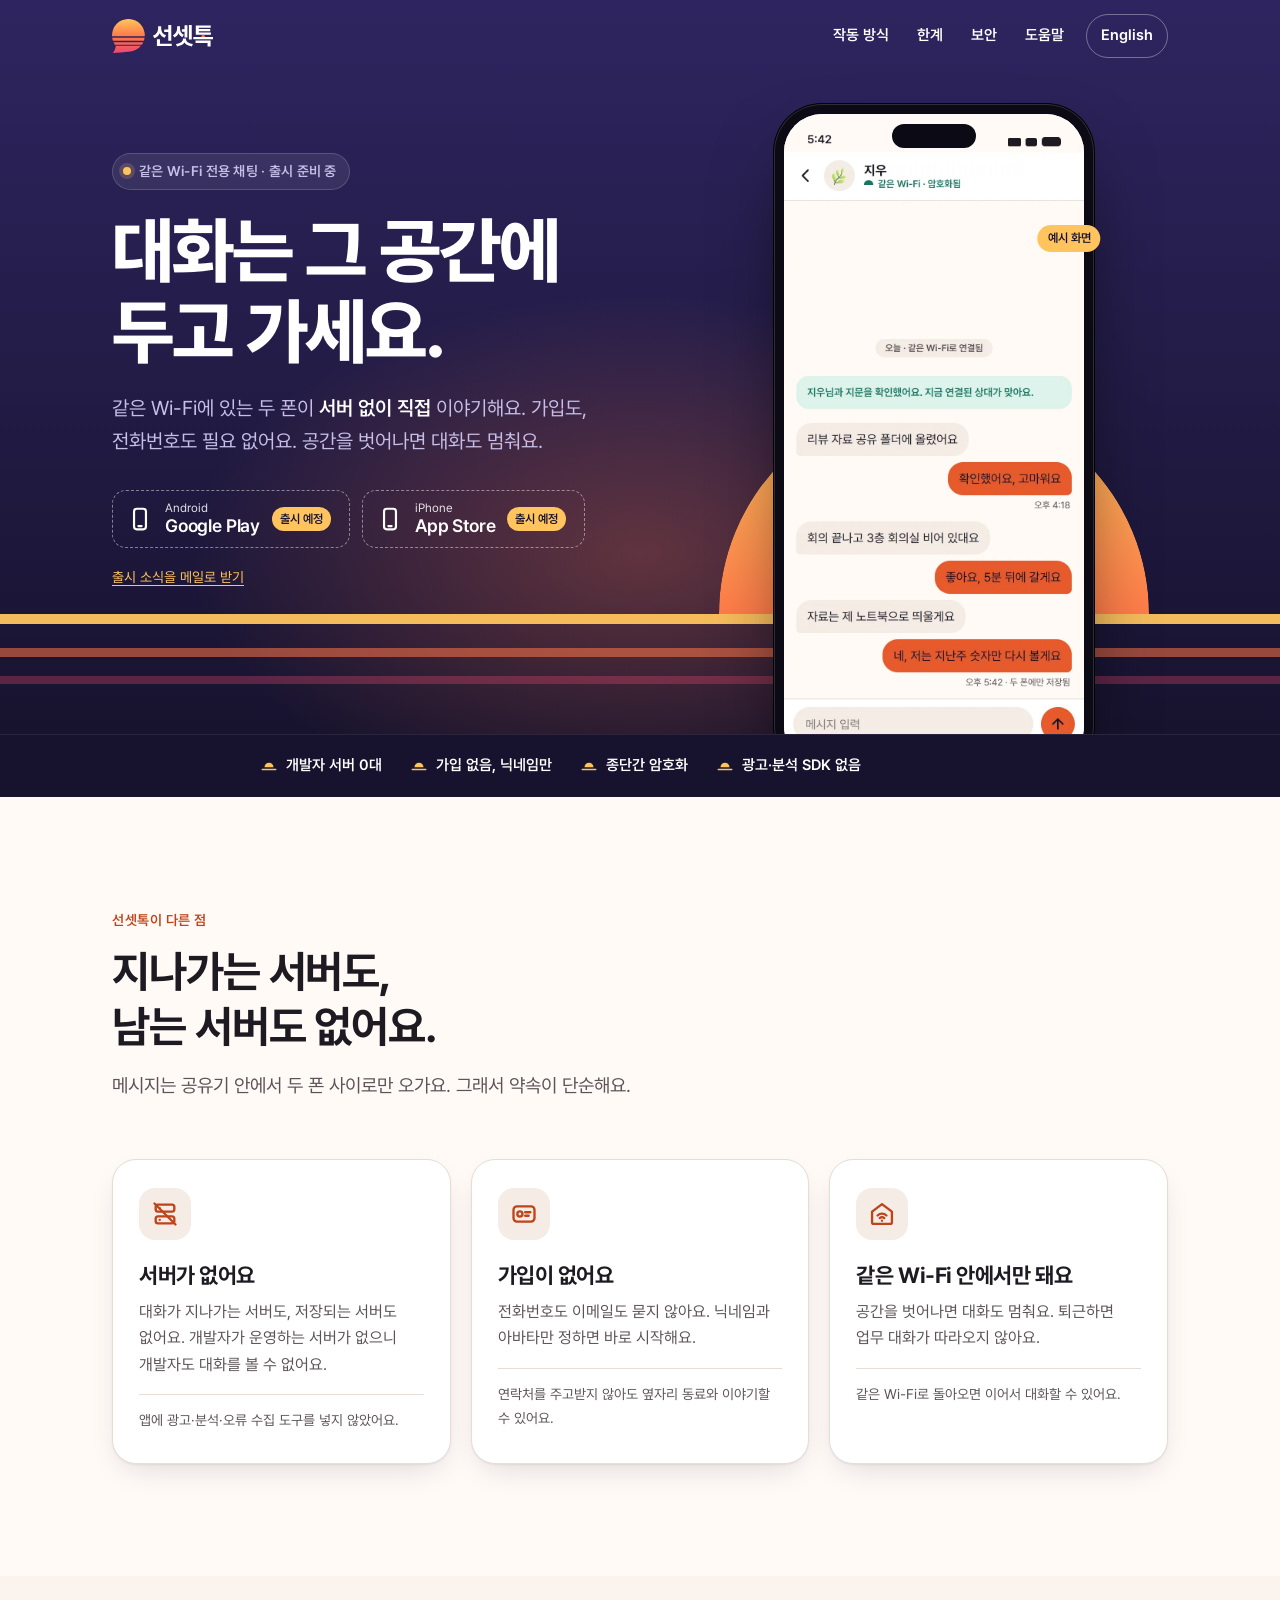
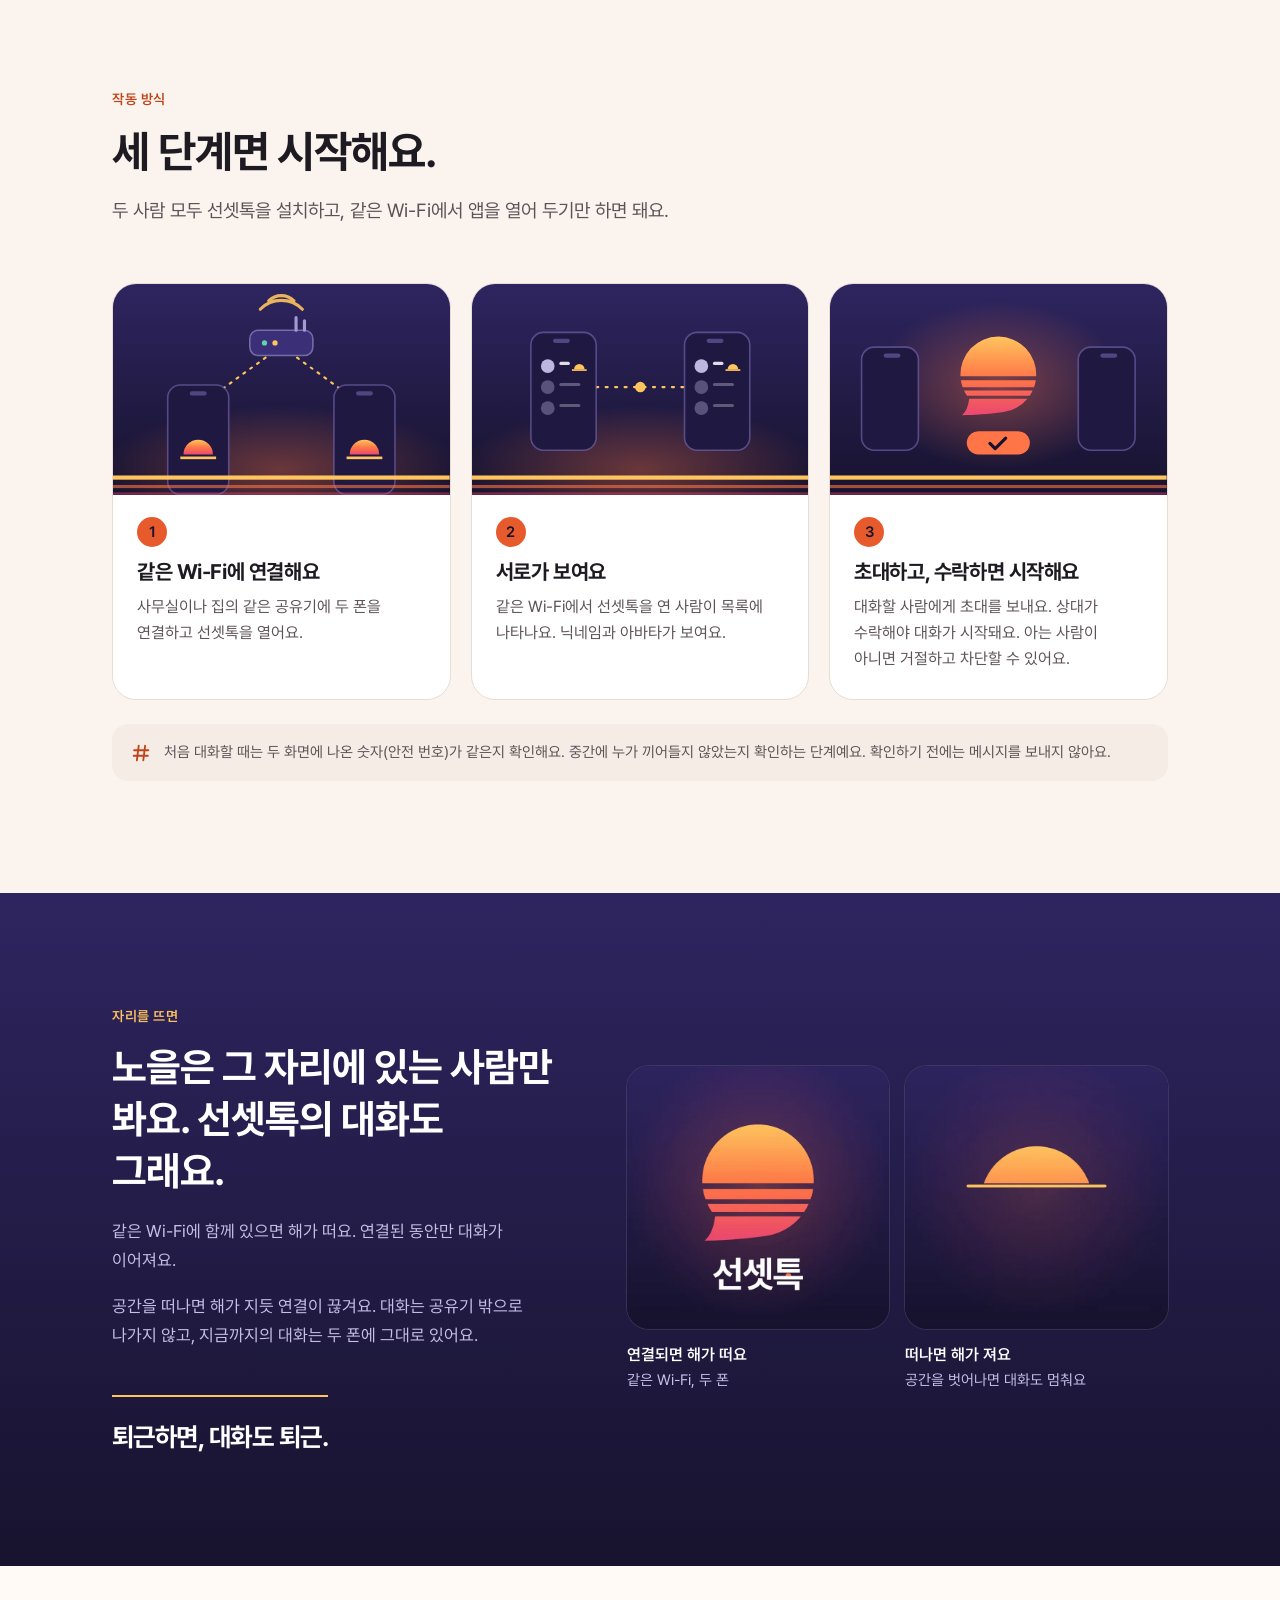
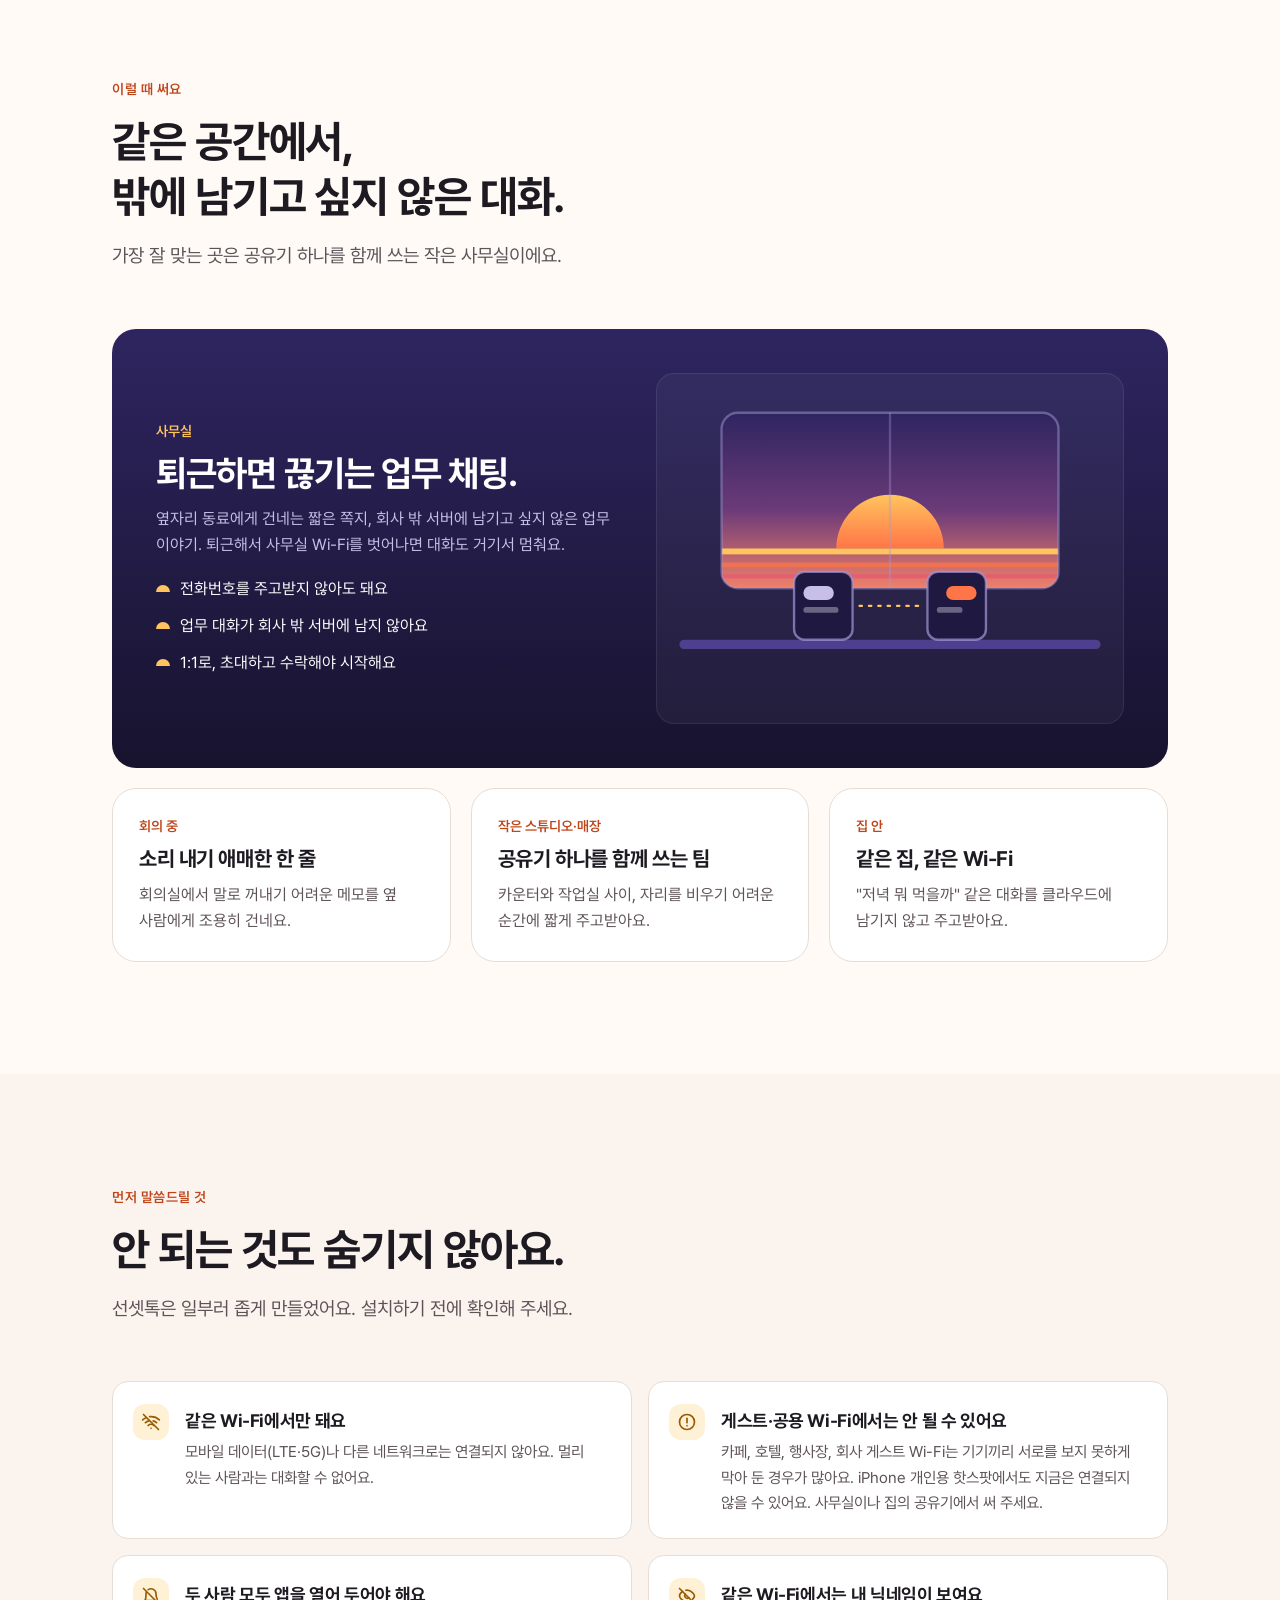
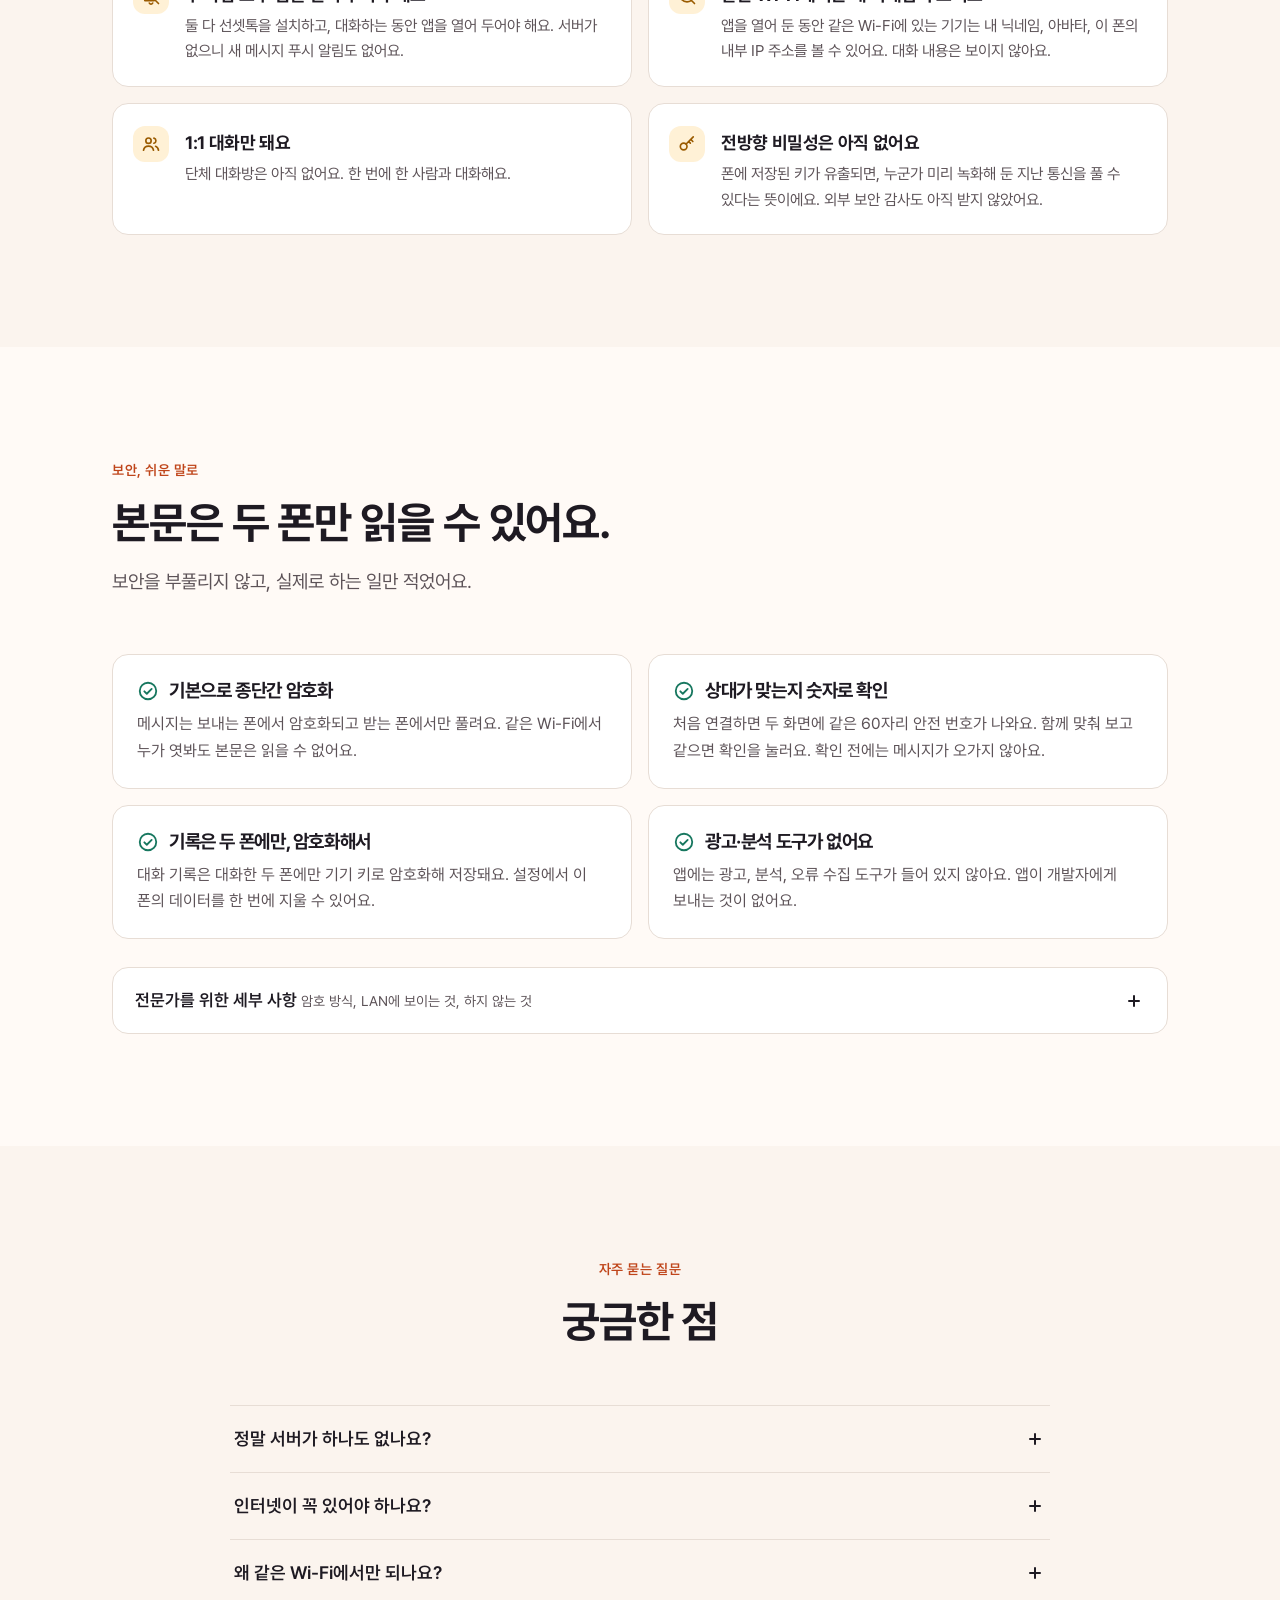
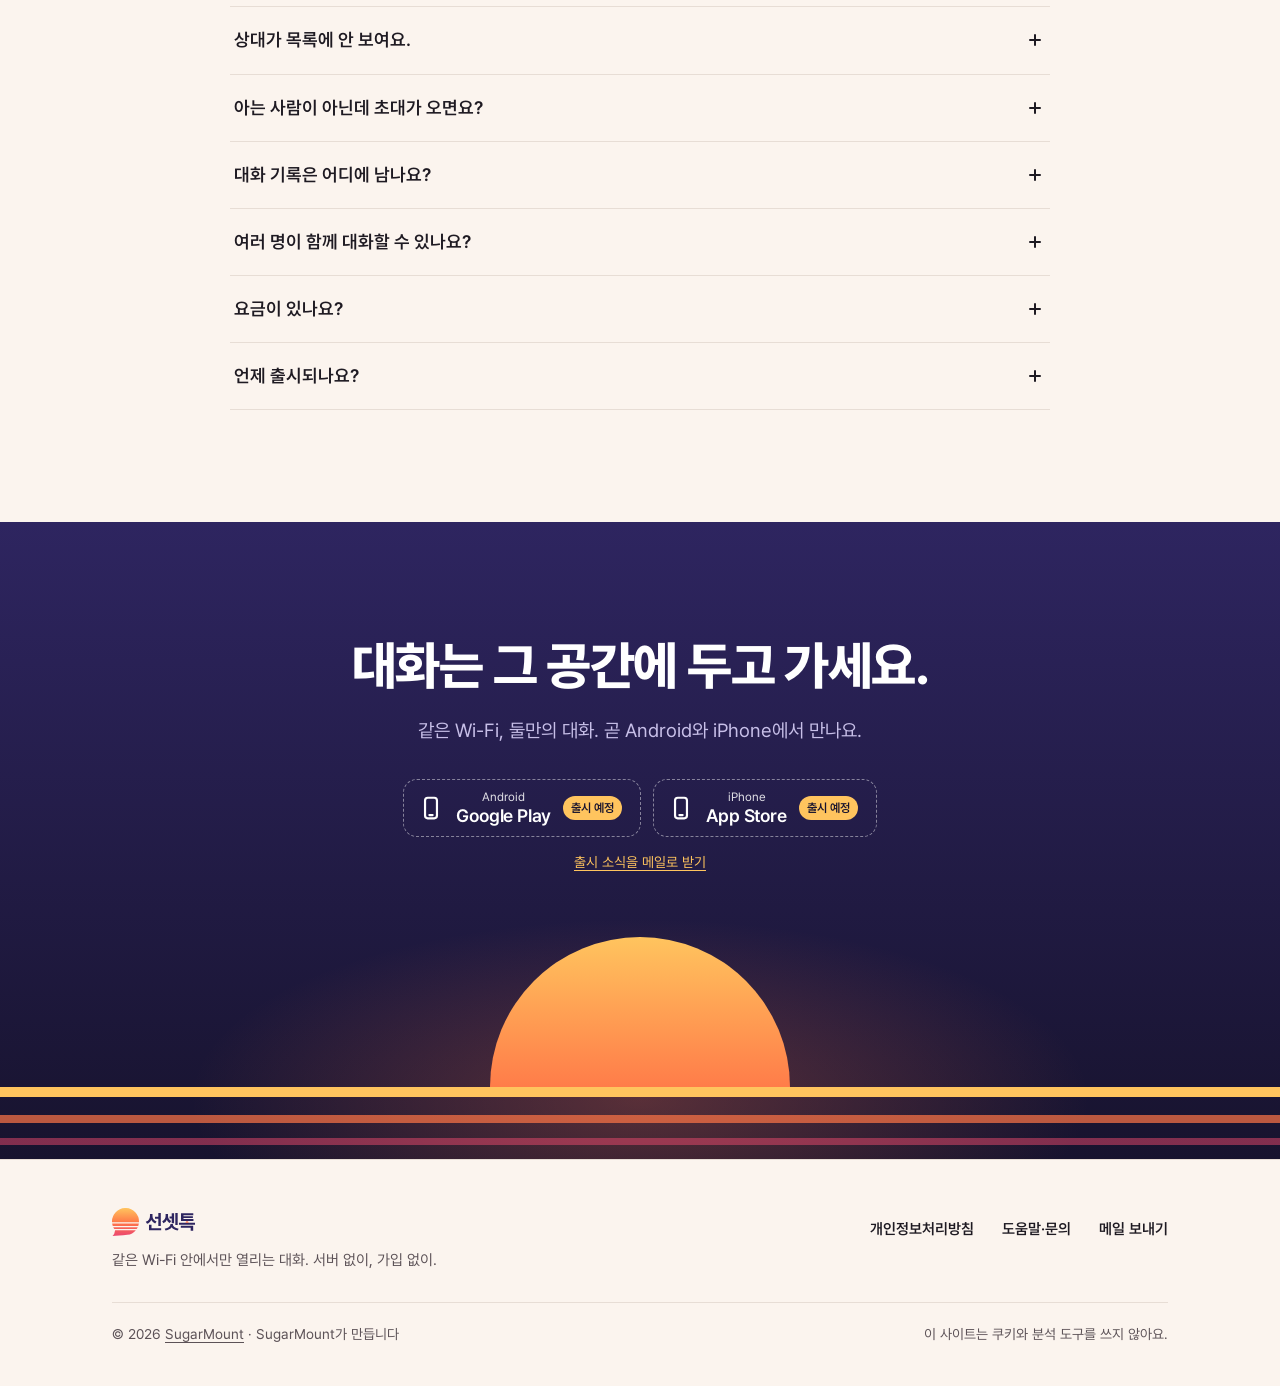
==== commit fd6f09e0: "fix: 방침·도움말·랜딩을 앱 현재 사실에 맞춤 — 안전 번호, 권한 5개, 공유 비밀 미저장 Co-Authored-By: Claude Opus 5.5 <noreply@anthr" ====
--- a/index.html
+++ b/index.html
@@ -18,7 +18,7 @@
 <link rel="apple-touch-icon" href="/assets/icons/apple-touch-icon.png">
 <link rel="manifest" href="/site.webmanifest">
 <link rel="preload" href="/assets/fonts/st-800-ko-a.917cc20a.woff2" as="font" type="font/woff2" crossorigin>
-<link rel="stylesheet" href="/assets/app.css?v=ed4897b497">
+<link rel="stylesheet" href="/assets/app.css?v=a4a9000703">
 <meta property="og:type" content="website">
 <meta property="og:site_name" content="선셋톡">
 <meta property="og:title" content="선셋톡 — 대화는 그 공간에 두고 가세요">
@@ -132,7 +132,7 @@
         </div>
       </li>
     </ol>
-    <p class="steps-note rv"><svg viewBox="0 0 24 24" fill="none" stroke="currentColor" stroke-width="2" stroke-linecap="round" stroke-linejoin="round" focusable="false" aria-hidden="true"><path d="M9.5 4 7.5 20M16.5 4l-2 16M4.5 9h15.5M4 15h15.5"/></svg><span>처음 대화할 때는 두 화면에 나온 숫자(지문)가 같은지 확인해요. 중간에 누가 끼어들지 않았는지 확인하는 단계예요. 확인하기 전에는 메시지를 보내지 않아요.</span></p>
+    <p class="steps-note rv"><svg viewBox="0 0 24 24" fill="none" stroke="currentColor" stroke-width="2" stroke-linecap="round" stroke-linejoin="round" focusable="false" aria-hidden="true"><path d="M9.5 4 7.5 20M16.5 4l-2 16M4.5 9h15.5M4 15h15.5"/></svg><span>처음 대화할 때는 두 화면에 나온 숫자(안전 번호)가 같은지 확인해요. 중간에 누가 끼어들지 않았는지 확인하는 단계예요. 확인하기 전에는 메시지를 보내지 않아요.</span></p>
   </div>
 </section>
 
@@ -239,7 +239,7 @@
       <li class="sec rv"><h3><svg viewBox="0 0 24 24" fill="none" stroke="currentColor" stroke-width="2" stroke-linecap="round" stroke-linejoin="round" focusable="false" aria-hidden="true"><circle cx="12" cy="12" r="9"/><path d="M8 12.3l2.7 2.7L16 9.7"/></svg>기본으로 종단간 암호화</h3>
         <p>메시지는 보내는 폰에서 암호화되고 받는 폰에서만 풀려요. 같은 Wi-Fi에서 누가 엿봐도 본문은 읽을 수 없어요.</p></li>
       <li class="sec rv"><h3><svg viewBox="0 0 24 24" fill="none" stroke="currentColor" stroke-width="2" stroke-linecap="round" stroke-linejoin="round" focusable="false" aria-hidden="true"><circle cx="12" cy="12" r="9"/><path d="M8 12.3l2.7 2.7L16 9.7"/></svg>상대가 맞는지 숫자로 확인</h3>
-        <p>처음 연결하면 두 화면에 지문(숫자)이 나와요. 서로 읽어 보고 같으면 확인을 눌러요. 확인 전에는 메시지를 보내지 않아요.</p></li>
+        <p>처음 연결하면 두 화면에 같은 60자리 안전 번호가 나와요. 함께 맞춰 보고 같으면 확인을 눌러요. 확인 전에는 메시지가 오가지 않아요.</p></li>
       <li class="sec rv"><h3><svg viewBox="0 0 24 24" fill="none" stroke="currentColor" stroke-width="2" stroke-linecap="round" stroke-linejoin="round" focusable="false" aria-hidden="true"><circle cx="12" cy="12" r="9"/><path d="M8 12.3l2.7 2.7L16 9.7"/></svg>기록은 두 폰에만, 암호화해서</h3>
         <p>대화 기록은 대화한 두 폰에만 기기 키로 암호화해 저장돼요. 설정에서 이 폰의 데이터를 한 번에 지울 수 있어요.</p></li>
       <li class="sec rv"><h3><svg viewBox="0 0 24 24" fill="none" stroke="currentColor" stroke-width="2" stroke-linecap="round" stroke-linejoin="round" focusable="false" aria-hidden="true"><circle cx="12" cy="12" r="9"/><path d="M8 12.3l2.7 2.7L16 9.7"/></svg>광고·분석 도구가 없어요</h3>
@@ -253,7 +253,7 @@
             <tr><th scope="row">키 합의</th><td>X25519 ECDH. 신원 키(기기마다 고정)를 그대로 쓰고, 세션 키는 HKDF-SHA256으로 두 hello 메시지 원문 전체(transcript)에 묶어 유도해요. 양쪽이 HMAC-SHA256 키 확인을 주고받아야 연결이 완료돼요. 버전·기능 협상을 바꾸면 키 확인에서 실패해요.</td></tr>
             <tr><th scope="row">메시지</th><td>AES-256-GCM, 메시지마다 12바이트 무작위 nonce. 메시지마다 SHA-256 해시 체인(prevHash)을 두고 상수 시간으로 비교하며, 최근 메시지 ID 2,048개로 중복 수신을 걸러요.</td></tr>
             <tr><th scope="row">핸드셰이크 재전송 방어</th><td>16바이트 nonce와 ±120초 타임스탬프. 길이가 틀리거나 0으로 채워진 키, low-order point 공개키는 거부해요.</td></tr>
-            <tr><th scope="row">상대 확인</th><td>첫 연결은 TOFU(처음 본 키를 믿음)이고, 사람이 지문을 비교해 확인해요. 지문은 공개키 SHA-256의 앞 64비트(16자리)예요. 상대 키가 바뀌면 다시 확인을 요구하고, 확인 전에는 메시지 송수신과 동기화를 보류해요.</td></tr>
+            <tr><th scope="row">상대 확인</th><td>두 공개키로 만든 안전 번호(SHA-512, 60자리 숫자 — 약 199비트)를 사람이 대역 외로 비교해 확인해요. 두 화면에 같은 값이 나오고, 확인 전에는 메시지 송수신과 동기화를 보류해요. 상대 키가 바뀌면 다시 확인을 요구해요. 채팅은 초대·수락한 상대의 키로만 연결돼요.</td></tr>
             <tr><th scope="row">저장</th><td>본문은 기기 키(AES-256-GCM)로 암호화해 앱 안의 SQLite에 저장해요. 키는 Android Keystore 기반 암호화 저장소와 iOS 키체인(이 기기 전용)에 두고, Android 백업은 꺼 두었어요.</td></tr>
             <tr><th scope="row">LAN에 평문으로 보이는 것</th><td>mDNS(DNS-SD) 광고의 닉네임, 아바타, 피어 ID, 포트, 내부 IPv4 주소, 프로토콜 버전. 그리고 데이터 프레임의 종류·순번·시각·크기와 연결 유지 신호.</td></tr>
             <tr><th scope="row">하지 않는 것</th><td>전방향 비밀성, 키 교체, 메시지 서명(부인 방지), 스크린샷 차단. 외부 보안 감사는 받지 않았어요. 루팅·탈옥된 기기나 기기 안의 악성 앱은 범위 밖이에요.</td></tr>
--- a/assets/app.css
+++ b/assets/app.css
@@ -1,12 +1,12 @@
 @font-face{font-family:"Sunset Sans";font-style:normal;font-weight:400;font-display:swap;src:url(/assets/fonts/st-400-latin.d4a79d4a.woff2) format("woff2");unicode-range:U+20-7E,U+A9,U+AE,U+B0-B1,U+B7,U+D7,U+E9,U+2013-2014,U+2018-2019,U+201C-201D,U+2026,U+2039-203A,U+2122,U+2190-2193}
-@font-face{font-family:"Sunset Sans";font-style:normal;font-weight:400;font-display:swap;src:url(/assets/fonts/st-400-ko-a.bd71432f.woff2) format("woff2");unicode-range:U+1100-11FF,U+3000-303F,U+3130-318F,U+A960-A97F,U+AC00-D7AF,U+D7B0-D7FF,U+FF00-FFEF}
-@font-face{font-family:"Sunset Sans";font-style:normal;font-weight:400;font-display:swap;src:url(/assets/fonts/st-400-ko-b.4cefe421.woff2) format("woff2");unicode-range:U+AC12,U+AC31,U+ACA9,U+ACE8,U+AD00,U+AD6D,U+AD74,U+AE00,U+AE34,U+AED0,U+AF2D,U+AF34,U+AFC0,U+B044,U+B05D,U+B0B8,U+B0C5,U+B144,U+B274,U+B290,U+B2D9,U+B2EB-B2EC,U+B2F5,U+B354,U+B420,U+B429,U+B461,U+B4E3,U+B4F1,U+B514,U+B5A4,U+B610,U+B7F0,U+B7FC,U+B825,U+B840,U+B8B0,U+B974,U+B9B4,U+B9BD,U+B9E1,U+BA3C,U+BB3C,U+BBC0,U+BC30,U+BCA0,U+BCC0,U+BCC4,U+BE60,U+BE68,U+C0B0,U+C0C9,U+C154,U+C2B5,U+C30D,U+C501,U+C529,U+C5B8,U+C5BC,U+C600,U+C62E,U+C6C1,U+C6D4,U+C6E0,U+C6F9,U+C7A0,U+C84C,U+C904,U+CC30,U+CC45,U+CCAD,U+CE68,U+CF13,U+D0AC,U+D0D0,U+D0DC,U+D2B9,U+D45C,U+D569,U+D56D,U+D5C8,U+D5D8,U+D604,U+D669,U+D68D,U+D76C,U+D790}
-@font-face{font-family:"Sunset Sans";font-style:normal;font-weight:600;font-display:swap;src:url(/assets/fonts/st-600-latin.a6bbcabf.woff2) format("woff2");unicode-range:U+20-7E,U+A9,U+AE,U+B0-B1,U+B7,U+D7,U+2013-2014,U+2018-2019,U+201C-201D,U+2026,U+2039-203A,U+2122,U+2190-2193}
+@font-face{font-family:"Sunset Sans";font-style:normal;font-weight:400;font-display:swap;src:url(/assets/fonts/st-400-ko-a.cbebc2ee.woff2) format("woff2");unicode-range:U+1100-11FF,U+3000-303F,U+3130-318F,U+A960-A97F,U+AC00-D7AF,U+D7B0-D7FF,U+FF00-FFEF}
+@font-face{font-family:"Sunset Sans";font-style:normal;font-weight:400;font-display:swap;src:url(/assets/fonts/st-400-ko-b.6e4b27c9.woff2) format("woff2");unicode-range:U+AC31,U+ACA9,U+ACE8,U+AD00,U+AD6D,U+AD74,U+AE00,U+AE34,U+AED0,U+AF2D,U+AF34,U+AFC0,U+B044,U+B05D,U+B0B8,U+B0C5,U+B144,U+B274,U+B290,U+B2D9,U+B2EB-B2EC,U+B2F5,U+B354,U+B420,U+B429,U+B461,U+B4F1,U+B514,U+B5A4,U+B610,U+B7F0,U+B7FC,U+B825,U+B840,U+B8B0,U+B974,U+B9B4,U+B9BD,U+B9E1,U+BA3C,U+BB3C,U+BBC0,U+BC30,U+BCA0,U+BCC0,U+BCC4,U+BE60,U+BE68,U+BFD0,U+C0B0,U+C154,U+C2B5,U+C30D,U+C501,U+C529,U+C5B8,U+C5BC,U+C600,U+C62E,U+C6C1,U+C6D4,U+C6E0,U+C6F9,U+C7A0,U+C84C,U+C904,U+CC30,U+CC45,U+CCAD,U+CE68,U+CF13,U+D0AC,U+D0DC,U+D2B9,U+D45C,U+D569,U+D56D,U+D5C8,U+D5D8,U+D604,U+D669,U+D68D,U+D76C,U+D790}
+@font-face{font-family:"Sunset Sans";font-style:normal;font-weight:600;font-display:swap;src:url(/assets/fonts/st-600-latin.af861719.woff2) format("woff2");unicode-range:U+20-7E,U+A9,U+AE,U+B0-B1,U+B7,U+D7,U+2013-2014,U+2018-2019,U+201C-201D,U+2026,U+2039-203A,U+2122,U+2190-2193,U+25CB}
 @font-face{font-family:"Sunset Sans";font-style:normal;font-weight:600;font-display:swap;src:url(/assets/fonts/st-600-ko-a.0c2faecc.woff2) format("woff2");unicode-range:U+1100-11FF,U+3000-303F,U+3130-318F,U+A960-A97F,U+AC00-D7AF,U+D7B0-D7FF,U+FF00-FFEF}
-@font-face{font-family:"Sunset Sans";font-style:normal;font-weight:600;font-display:swap;src:url(/assets/fonts/st-600-ko-b.fb889836.woff2) format("woff2");unicode-range:U+ACBD,U+ACFC,U+ADF8,U+ADFC,U+B204,U+B2C8,U+B41C,U+B420,U+B4E0,U+B974,U+B9C8,U+BAA8,U+BBC0,U+BC0F,U+BC14,U+BC31,U+BC88,U+BCC0,U+BCFC,U+C0AD,U+C124,U+C18C,U+C2B5,U+C2E0,U+C571,U+C5C5,U+C5C8,U+C6CC,U+C744,U+C9C4,U+CC28,U+CE58,U+CEEC,U+CF13,U+CF5C,U+D0C0,U+D0DC,U+D1A0,U+D1B5,U+D2B8,U+D3EC,U+D504,U+D53C,U+D544,U+D648,U+D76C}
+@font-face{font-family:"Sunset Sans";font-style:normal;font-weight:600;font-display:swap;src:url(/assets/fonts/st-600-ko-b.f603cb0a.woff2) format("woff2");unicode-range:U+ACBD,U+ACFC,U+ADF8,U+B204,U+B2C8,U+B2D8,U+B41C,U+B420,U+B4E0,U+B8CC,U+B974,U+B9C8,U+BA40,U+BAA8,U+BBC0,U+BC0F,U+BC14,U+BC31,U+BC88,U+BCC0,U+BCFC,U+C0AD,U+C124,U+C18C,U+C22B,U+C2B5,U+C2E0,U+C571,U+C5C5,U+C5C8,U+C644,U+C6CC,U+C744,U+C9C4,U+CC28,U+CE58,U+CE90,U+CEEC,U+CF13,U+CF5C,U+D0C0,U+D0DC,U+D1A0,U+D1B5,U+D2B8,U+D2F0,U+D3EC,U+D504,U+D53C,U+D544,U+D648,U+D76C}
 @font-face{font-family:"Sunset Sans";font-style:normal;font-weight:700;font-display:swap;src:url(/assets/fonts/st-700-latin.da7a8f93.woff2) format("woff2");unicode-range:U+20-7E,U+A9,U+AE,U+B0-B1,U+B7,U+D7,U+2013-2014,U+2018-2019,U+201C-201D,U+2026,U+2039-203A,U+2122,U+2190-2193}
 @font-face{font-family:"Sunset Sans";font-style:normal;font-weight:700;font-display:swap;src:url(/assets/fonts/st-700-ko-a.ee1f866f.woff2) format("woff2");unicode-range:U+1100-11FF,U+3000-303F,U+3130-318F,U+A960-A97F,U+AC00-D7AF,U+D7B0-D7FF,U+FF00-FFEF}
-@font-face{font-family:"Sunset Sans";font-style:normal;font-weight:700;font-display:swap;src:url(/assets/fonts/st-700-ko-b.bd607b54.woff2) format("woff2");unicode-range:U+ACBD,U+ACFC,U+AD00,U+AD6D,U+AD8C,U+B2CC,U+B2E4,U+B370,U+B3D9,U+B77C,U+B824,U+BC1B,U+BCC0,U+C0AD,U+C2E0,U+C54C,U+C57D,U+C5C8,U+C678,U+C6B0,U+C6CC,U+C6F9,U+C7A5,U+C800,U+C815,U+C81C,U+C8FC,U+CC28,U+CE68,U+CEEC,U+CF30,U+D06C,U+D130,U+D31F,U+D56B,U+D76C}
+@font-face{font-family:"Sunset Sans";font-style:normal;font-weight:700;font-display:swap;src:url(/assets/fonts/st-700-ko-b.8ac096a3.woff2) format("woff2");unicode-range:U+ACBD,U+ACFC,U+AD00,U+AD6D,U+AD8C,U+B2CC,U+B2E4,U+B370,U+B3D9,U+B77C,U+B824,U+BC1B,U+BC88,U+BCC0,U+C0AD,U+C2E0,U+C54C,U+C57D,U+C5C8,U+C678,U+C6B0,U+C6CC,U+C6F9,U+C7A5,U+C800,U+C815,U+C81C,U+C8FC,U+CC28,U+CE68,U+CEEC,U+CF30,U+D06C,U+D130,U+D31F,U+D56B,U+D76C}
 @font-face{font-family:"Sunset Sans";font-style:normal;font-weight:800;font-display:swap;src:url(/assets/fonts/st-800-latin.f39a5f8d.woff2) format("woff2");unicode-range:U+20-7E,U+A9,U+AE,U+B0-B1,U+B7,U+D7,U+2013-2014,U+2018-2019,U+201C-201D,U+2026,U+2039-203A,U+2122,U+2190-2193}
 @font-face{font-family:"Sunset Sans";font-style:normal;font-weight:800;font-display:swap;src:url(/assets/fonts/st-800-ko-a.917cc20a.woff2) format("woff2");unicode-range:U+1100-11FF,U+3000-303F,U+3130-318F,U+A960-A97F,U+AC00-D7AF,U+D7B0-D7FF,U+FF00-FFEF}
 @font-face{font-family:"Sunset Sans";font-style:normal;font-weight:800;font-display:swap;src:url(/assets/fonts/st-800-ko-b.805d9659.woff2) format("woff2");unicode-range:U+AC1C,U+AC83,U+AE30,U+B3C4,U+B9AC,U+B9D0,U+BB34,U+BC29,U+BCF4,U+C120,U+C14B,U+C544,U+C5B4,U+C5C6,U+C5EC,U+C6C0,U+C778,U+C815,U+CC98,U+CE68,U+D1A1}
